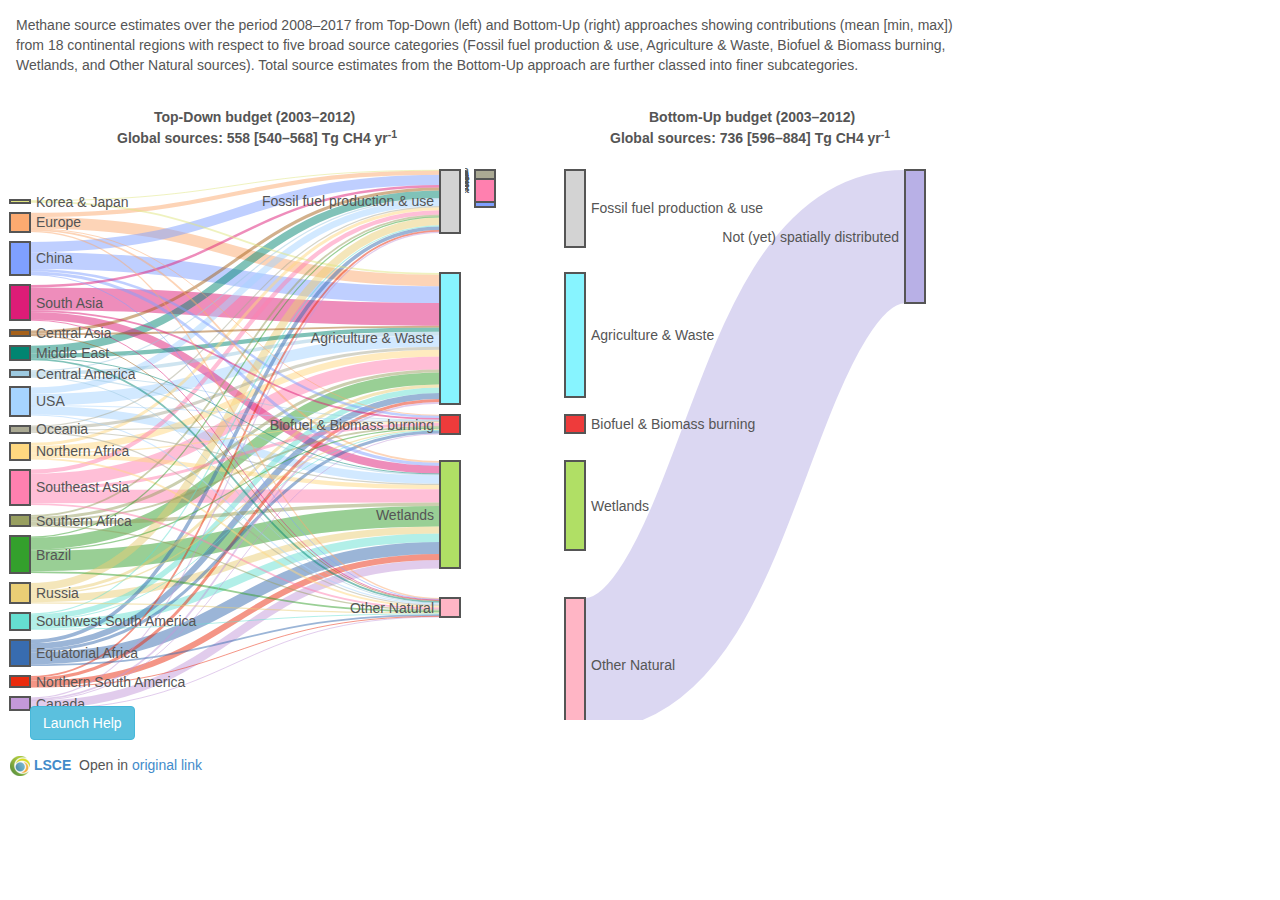
==== index.html @ 0709342f "WIP contd: BU rects display" ====
<!DOCTYPE html>
<meta charset="utf-8">

<script src="lib/d3.v3.min.js"></script>
<script src="lib/jquery-1.10.2.min.js"></script>
<script type="text/javascript" src="lib/jquery.class.js"></script>
<!--bootstrap 3.0.2 -->
<link href="lib/bootstrap.css" rel="stylesheet">
<script src="lib/bootstrap.min.js"></script>
<link href="sticky-footer-navbar.css" rel="stylesheet">
<link href="style.css" rel="stylesheet" type="text/css">
<script type="text/javascript" src="lib/Help.js"></script>

<title>Methane Budget</title>

<body>

    <!-- Begin page content -->

      <div id="infotext"></div>

      <!-- http://foundation.zurb.com/forum/posts/990-determine-screen-size-media-query-using-javascript -->
      <div id="breakpoints"> 
        <div class="breakpoint-small" data-size="small"></div>
        <div class="breakpoint-medium" data-size="medium"></div>
        <div class="breakpoint-large" data-size="large"></div>
      </div>

      <p id="chart_TD">
        <div id="title_TD">Top-Down budget (2003&ndash;2012)</div>
        <div id="subtitle_TD">Global sources: 558 [540&ndash;568] Tg CH4 yr<sup>-1</sup></div>
      </p>
      <p><div id="div_logo">
        <a target="_blank" href="http://www.lsce.ipsl.fr/en"><img src="img/LSCE_Icon.png" title="Climate and Environment Sciences Laboratory"/></a> <a target="_blank" href="http://www.lsce.ipsl.fr/en"><span title="Climate and Environment Sciences Laboratory" style="font-weight:bold;">LSCE</span></a>&nbsp; <span style="font-weight:normal;">Open in
        <a target="_blank" href="http://lsce-datavisgroup.github.io/MethaneBudget/">original link</a></span>
      </div></p>

      <p id="chart_BU">
       <div id="title_BU">Bottom-Up budget (2003&ndash;2012)</div>
       <div id="subtitle_BU">Global sources: 736 [596&ndash;884] Tg CH4 yr<sup>-1</sup></div>
     </p>

     <div id="info_agree"></div>

      <div class="navbar-header">
        <button id="buttonHelp" class="btn btn-info" type="button">Launch Help</button>
      </div>

      <script src="sankey.js"></script>
      <script>

        $( "#buttonHelp" ).on( "click", function()
        {
            createHelp();
        } );

        var junk = "<table>" +
          "<tr>" + 
              "<td>" + "mean: " + "</td>" +
              "<td>" + "next line" + "</td>" +
          "</tr>" +
        "</table>";

        function createHelp()
        {
          var parameters = new Object();

          parameters.helpArray = [ 
            {linkType:"dotOnly", divToHelpId:"title_TD", text:"Top-Down: based on energy & agricultural data and ground observations", marginTop:20, marginLeft:-380},
            {linkType:"dotOnly", divToHelpId:"title_BU", text:"based on measured atmospheric CH4 concentrations and inversion models", marginTop:20, marginLeft:-300},
            {linkType:"right", divToHelpId:"info_agree", text:"There is good consistency between TD and BU approaches in the partition of anthropogenic emissions between Agriculture & Waste, Fossil fuel production, and Biofuel & Biomass burning.", marginTop:10, marginLeft:10, textLengthByLine:40}
          ];

          new Help( parameters );
        }

        $(window).resize(function(event){
             var size = $("#breakpoints div:visible").first().data("size");
             console.log("size: ", size)
             //do something with your size
        }); 
        // Sankey diagram with highlight and tooltip
        // http://bost.ocks.org/mike/sankey/
        // http://bl.ocks.org/git-ashish/8959771

        // Global stats for sources
        // Table 3 of preprint https://www.earth-syst-sci-data-discuss.net/essd-2019-128/
        var TD_sourceStats =   [
          {sourceName:"Fossil", mean: 109, min:79, max:168},
          {sourceName:"AgriWaste", mean: 219, min:175, max:239},
          {sourceName:"BioBurBiof", mean: 30, min:22, max:36},
          {sourceName:"Wetlands", mean:178, min:155, max:200},
          {sourceName:"OtherNatural", mean: 37, min:21, max:50}
          ];
        var BU_sourceStats = [
          {sourceName:"Fossil", mean: 127, min:111, max:154},
          {sourceName:"AgriWaste", mean:206, min:191, max:223},
          {sourceName:"BioBurBiof", mean: 30, min:26, max:40},
          {sourceName:"Wetlands", mean:149, min:102, max:182},
          {sourceName:"OtherNatural", mean: 222, min:143, max:306}
          ];

        // Regional stats. From sumSources in text files (see notebooks)
        var TD_regionStats = [{sourceName: "USA", mean: 47, min: 34, max: 62}, {sourceName: "Canada", mean: 20, min: 16, max: 30}, {sourceName: "Central_America", mean: 12, min: 9, max: 16}, {sourceName: "Northern_South_America", mean: 20, min: 14, max: 27}, {sourceName: "Brazil", mean: 61, min: 46, max: 78}, {sourceName: "Southwest_South_America", mean: 27, min: 19, max: 35}, {sourceName: "Europe", mean: 32, min: 25, max: 41}, {sourceName: "Northern_Africa", mean: 27, min: 9, max: 34}, {sourceName: "Equatorial_Africa", mean: 44, min: 33, max: 60}, {sourceName: "Southern_Africa", mean: 18, min: 12, max: 24}, {sourceName: "Russia", mean: 34, min: 17, max: 47}, {sourceName: "Central_Asia", mean: 10, min: 7, max: 15}, {sourceName: "Middle_East", mean: 24, min: 15, max: 31}, {sourceName: "China", mean: 54, min: 43, max: 68}, {sourceName: "Korean_Japan", mean: 4, min: 3, max: 5}, {sourceName: "South_Asia", mean: 58, min: 42, max: 73}, {sourceName: "Southeast_Asia", mean: 60, min: 47, max: 67}, {sourceName: "Oceania", mean: 11, min: 8, max: 15}];

        var BU_regionStats = [{sourceName: "USA", mean: 36, min: 29, max: 48}, {sourceName: "Canada", mean: 16, min: 9, max: 29}, {sourceName: "Central_America", mean: 13, min: 9, max: 20}, {sourceName: "Northern_South_America", mean: 18, min: 10, max: 32}, {sourceName: "Brazil", mean: 41, min: 28, max: 53}, {sourceName: "Southwest_South_America", mean: 27, min: 21, max: 35}, {sourceName: "Europe", mean: 28, min: 24, max: 32}, {sourceName: "Northern_Africa", mean: 27, min: 18, max: 36}, {sourceName: "Equatorial_Africa", mean: 41, min: 26, max: 54}, {sourceName: "Southern_Africa", mean: 15, min: 8, max: 24}, {sourceName: "Russia", mean: 37, min: 21, max: 54}, {sourceName: "Central_Asia", mean: 9, min: 8, max: 12}, {sourceName: "Middle_East", mean: 26, min: 22, max: 30}, {sourceName: "China", mean: 69, min: 48, max: 80}, {sourceName: "Korean_Japan", mean: 4, min: 3, max: 5}, {sourceName: "South_Asia", mean: 53, min: 38, max: 55}, {sourceName: "Southeast_Asia", mean: 55, min: 29, max: 74}, {sourceName: "Oceania", mean: 11, min: 6, max: 15}, {sourceName: "Not affected", mean: "--", min: "--", max: "--"}];  

        //Top-down Sankey
        var chart_div1 = "#chart_TD",
          jsonFile1 = "data/Sankey_TD_2008-2017_31mar2020_mean_noZeros.json";
        makeSankey(chart_div1, jsonFile1, TD_sourceStats, TD_regionStats);  

        //Bottum-up Sankey
        var chart_div2 = "#chart_BU",
          jsonFile2 = "data/Sankey_BU_2008-2017_31mar2020_mean_3levels.json";
        makeSankey(chart_div2, jsonFile2, BU_sourceStats, BU_regionStats);

        var minStat, maxStat; //objects to store min and max statistics
        var yshift_tooltip = 90; //amount to raise tooltip in y-dirn

        function makeSankey(chart_div, jsonFile, sourceStats, regionStats) {          
          var margin = {
            top: 110,
            right: 10,
            bottom: 10,
            left: 10
          };

          var width = 470 - margin.left - margin.right,
            height = 660 - margin.top - margin.bottom;

          var formatNumber = d3.format(".0f"), //d3.format(".2f"),
            format = function(d) {
              return formatNumber(d);
            },
            color = d3.scale.category20();

          // append the svg canvas to the page
          var svg = d3.select(chart_div).append("svg")
            .attr("width", width + margin.left + margin.right)
            .attr("height", height + margin.top + margin.bottom)
            //.style("border", "1px solid black")
            .append("g")
            .attr("transform",
              "translate(" + margin.left + "," + margin.top + ")");

          //Position BU Sankey beside TD Sankey
          $("#chart_BU svg").css({
            top: 60,
            left: 465,
            position: "absolute"
          });

          // set the sankey diagram properties
          var sankey = d3.sankey()
            .nodeWidth(20)
            .nodePadding(10)
            .size([width, height]);

          var path = sankey.link();

          var col_xcoord = []; //x-coords of Sankey cols

          var units = "Tg CH4 yr <sup>-1</sup>";

          var colour_dict = {
            //regions
            "Canada": "#C399D9",
            "USA": "#A6D4FF",
            "Central_America": "#9ecae1",
            "Southwest_South_America": "#65dfd1",
            "Northern_South_America": "#EA2B0D",
            "Northern_Africa": "#ffd880",
            "Southern_Africa": "#989F60",
            "Russia": "#EACE75",
            "Oceania": "#AAA993",
            "Europe": "#FCAA70",
            "China": "#7FA0FF",
            "South_Asia": "#dd1c77",
            "Southeast_Asia": "#ff80af",
            "Korean_Japan": "#e0e67f",
            "Brazil":"#33a02c",
            "Equatorial_Africa":"#386cb0",
            "Central_Asia":"#a6611a",
            "Middle_East":"#018571",
            "Not affected": "#b8b0e6",
            //sources
            "AgriWaste": "#87f4ff",
            "BioBurBiof": "#ee3b3b",
            "Fossil": "#d3d3d3",
            "OtherNatural": "#ffb5c5",
            "Wetlands": "#b0df65",
            //sub-categories
            "Coal": "#e9e9e9",
            "GasAndOilIndustry": "#e9e9e9",
            "Industry":"#e9e9e9",
            "Transport":"#e9e9e9",
            "EntericFermentationAndManure": "#aef8ff",
            "LandfillsAndWaste": "#aef8ff",
            "Rice": "#aef8ff",
            "BiofuelBurning": "#f37575",
            "BiomassBurning": "#f37575",
            "Termites": "#ffdae2",
            "BiogenicOceanic": "#ffdae2",
            "WildAnimals": "#ffdae2",
            "GeologicalSources": "#ffdae2",
            "Permafrost": "#ffdae2",        
            "Freshwater": "#ffdae2",
            "fakeSource": "#67a9cf"
          };

          var name_dict = {
            //regions
            "Canada": "Canada",
            "USA": "USA",
            "Central_America": "Central America",
            "Southwest_South_America": "Southwest South America",
            "Northern_South_America": "Northern South America",
            "Northern_Africa": "Northern Africa",
            "Southern_Africa": "Southern Africa",
            "Russia": "Russia",
            "Oceania": "Oceania",
            "Europe": "Europe",
            "China": "China",
            "South_Asia": "South Asia",
            "Southeast_Asia": "Southeast Asia",
            "Korean_Japan": "Korea & Japan",
            "Brazil":"Brazil",
            "Equatorial_Africa":"Equatorial Africa",
            "Central_Asia":"Central Asia",
            "Middle_East":"Middle East",
            "Not affected": "Not (yet) spatially distributed",
            //sources
            "AgriWaste": "Agriculture & Waste",
            "BioBurBiof": "Biofuel & Biomass burning",
            "Fossil": "Fossil fuel production & use",
            "OtherNatural": "Other Natural",
            "Wetlands": "Wetlands",
            //sub-categories
            "Industry":"Industry",
            "Transport":"Transport",
            "Termites": "Termites",
            "BiogenicOceanic": "Biogenic Oceanic",
            "WildAnimals": "Wild Animals",
            "EntericFermentationAndManure": "Ruminants",
            "LandfillsAndWaste": "Waste",
            "GeologicalSources": "Geological",
            "Permafrost": "Permafrost",
            "Rice": "Rice",
            "Coal": "Coal",
            "GasAndOilIndustry": "Gas/Oil",
            "BiofuelBurning": "Biofuel",
            "BiomassBurning": "Biomass",
            "Freshwater": "Freshwater",
            "fakeSource": "fakeSource"
          };

          var reverse_name_dict = {
            "Agriculture & Waste": "AgriWaste",
            "Biofuel & Biomass burning": "BioBurBiof",
            "Fossil fuel production & use": "Fossil",
            "Other Natural": "OtherNatural",
            "Wetlands": "Wetlands"
          };

          //class labels for category  nodes only
          var categories = ["AgriWaste", "OtherNatural", "BioBurBiof", "Wetlands", "Fossil"];
          //class labels for sub-category  nodes only
          var subCategories = ["WildAnimals", "Freshwater", "GeologicalSources", "Transport", 
                              "LandfillsAndWaste", "BiomassBurning", "Permafrost", "GasAndOilIndustry",
                              "BiogenicOceanic", "Rice", "Termites", "Industry", "BiofuelBurning", "Coal", 
                              "EntericFermentationAndManure", "fakeSource"];

          var minFile, maxFile;

          if (chart_div === "#chart_BU") {
            minFile = "data/Sankey_BU_2008-2017_31mar2020_min_3levels.json";
            maxFile = "data/Sankey_BU_2008-2017_31mar2020_max_3levels.json";
          } else {
            minFile = "data/Sankey_TD_2008-2017_31mar2020_min_noZeros.json";
            maxFile = "data/Sankey_TD_2008-2017_31mar2020_max_noZeros.json";
          }

          // load the data
          d3.json(maxFile, function(error, maxStat) {
            d3.json(minFile, function(error, minStat) {
              d3.json(jsonFile, function(error, graph) {
                make(graph, minStat, maxStat);
              });
            });
          });

          function make(graph, minStat, maxStat) {          
            // Display info text for Sankey diagram
            d3.select("#infotext").html("Methane source estimates over the period 2008&ndash;2017 from Top-Down (left) and Bottom-Up (right) approaches showing contributions (mean [min, max]) from 18 continental regions with respect to five broad source categories (Fossil fuel production & use, Agriculture & Waste, Biofuel & Biomass burning, Wetlands, and Other Natural sources). Total source estimates from the Bottom-Up approach are further classed into finer subcategories.")
              .style("display", "block");

            var nodeMap = {};
            graph.nodes.forEach(function(x) {
              nodeMap[x.name] = x;
            });
            graph.links = graph.links.map(function(x) {
              return {
                source: nodeMap[x.source],
                target: nodeMap[x.target],
                value: x.value
              };
            });

            graph.nodes.sort(function(a, b) {
              return d3.descending(a.value, b.value);
            });

            sankey
              .nodes(graph.nodes)
              .links(graph.links)
              .layout(32);

            // tooltip div
            var div = d3.select("body").append("div")
              .attr("class", "tooltip")
              .style("opacity", 0);

            // add in the links
            var link = svg.append("g").selectAll(".link")
              .data(graph.links)
              .enter().append("path")
              .attr("class", function (d) {
                if (chart_div === "#chart_BU") {
                  if (categories.indexOf(d.target.name) != -1 ){
                    if (subCategories.indexOf(d.source.name) != -1) {
                      return "link link-subsources belongsTo-" + d.target.name;
                    }
                  } else return "link"; 
                } else return "link";
              })
              .attr("d", path)
              .attr("id", function (d, i) {
                d.id = i;
                if (d.source.name === "fakeSource") return "link-fake";
                else return "link-" + i;
              })
              .style("stroke-width", function(d) {
                return Math.max(1, d.dy);
              })
              .style("stroke", function (d) {
                if (chart_div === "#chart_TD") return colour_dict[d.source.name];
                else return colour_dict[d.target.name];
              })
              .style("opacity", function (d) {
                if (d.source.name === "fakeSource") return 0;
                else return 1;
              })
              .style("cursor", function (d) {
                if (d.source.name === "fakeSource") {
                  return "auto";
                } 
                else return "crosshair";
              })
              .sort(function(a, b) {
                return b.dy - a.dy;
              });
            // .call(function () {
            //   DO NOT PUT CALL IN link, PUT IN node (see below)
            //   manualLayout();
            // });
            d3.selectAll(".link-subsources").style("display", "none");

            // add the link tooltip
            link.on("mouseover", function(d) {
              //Remove display of sub-source nodes and links if hovering over plain link
              if (d3.select(this).attr("class") === "link") {
                d3.selectAll(".link-subsources").style("display", "none");
                d3.selectAll(".node.sub-sources").style("display", "none");
              }

                var minValue = getStat(minStat, d),
                  maxValue = getStat(maxStat, d);

                //Reduce opacity of all but link that is moused over
                if (this.id != "link-fake") {
                  d3.selectAll(".link:not(#" + this.id + ")").style("opacity", 0.5);
                }
                d3.select("#link-fake").style("opacity", 0);
                
                if (d.source.name != "fakeSource") {
                  if (chart_div === "#chart_BU") xshift = 250;
                  else xshift = 0;

                  //Tooltip
                  div.transition()
                    .style("opacity", .9);
                  div.html(
                    name_dict[d.source.name] + ": " + name_dict[d.target.name] + "<br><br>" +
                    "<table>" +
                      "<tr>" + 
                      "<td>" + "mean: " + "</td>" +
                        "<td><b>" + format(d.value) + "</b>" + " [" + format(minValue) + "&ndash;" + format(maxValue) + "]" + "</td>" +
                        "<td>" + " " + units + "</td>" +
                      "</tr>" +
                    "</table>"
                    )
                    .style("left", (d3.event.pageX - xshift) + "px")
                    .style("top", (d3.event.pageY - yshift_tooltip) + "px");
                }
              })
              .on("mouseout", function(d) {   

                //Restore opacity
                d3.selectAll(".link:not(#" + this.id + ")").style("opacity", 1)
                d3.select("#link-fake").style("opacity", 0);

                div.transition()
                  .style("opacity", 0);
              });

            function getStat(statObj, d) {
              for (i = 0; i < Object.keys(statObj.links).length; i++) {
                if (statObj.links[i].target == d.target.name && statObj.links[i].source == d.source.name) {
                  return statObj.links[i].value;
                }
              }
            }

            // add in the nodes
            var node = svg.append("g").selectAll(".node")
              .data(graph.nodes)
              .enter().append("g")
              .attr("class", function(d) {
                if (categories.indexOf(d.name) != -1) return "node class-sources";
                else if (subCategories.indexOf(d.name) != -1) {
                  return "node sub-sources belongsTo-" + d.sourceLinks[0].target.name;
                }                  
                else return "node regions";
              })
              .attr("transform", function(d) {
                col_xcoord.push(d.x); //x-coord of each Sankey col
                return "translate(" + d.x + "," + d.y + ")";
              })
              .style("opacity", function (d) {
                if (d.name === "fakeSource") return 0;
                else return 1;
              })
              .style("cursor", function (d) {
                if (d.name === "fakeSource") {
                  return "auto";
                } 
                else return "crosshair";
              })
              .on("click", highlight_node_links)
              .call(function() {
                manualLayout();
              })
            .call(d3.behavior.drag() //moves nodes with mouse drag
              .origin(function(d) {
                return d;
              })
              .on("drag", dragmove)
            );
            col_xcoord = uniques(col_xcoord);

            // add the rectangles for the nodes
            node.append("rect")
              .attr("height", function(d) {
                return d.dy;
              })
              .attr("width", sankey.nodeWidth())
              .style("fill", function(d, idx) {
                return colour_dict[d.name];
              })
              .style("stroke-width", "2px")
              .style("stroke", "#555")
              .style("display", function(d) {
                if (subCategories.indexOf(d.name) != -1) {
                  d3.selectAll(".sub-sources").style("display", "none");
                }
              });

              // add the node tooltip
              node.on("mouseover", function(d) {

                if (d3.select(this).attr("class") === "node class-sources") {
                  //Only display subsource nodes and links belonging to current node
                  var this_source = reverse_name_dict[d3.select(this).text()];
                  d3.selectAll(".link-subsources:not(.belongsTo-" + this_source + ")")
                    .style("display", "none");
                  d3.selectAll(".node.sub-sources:not(.belongsTo-" + this_source + ")")
                    .style("display", "none");

                  //Retrieve mean, min, max for sources
                  var gloStat = getGlobalStat(sourceStats, d);

                  if (chart_div === "#chart_BU") {
                    //show all sub-sources and their links belonging to source
                    d3.selectAll(".belongsTo-" + reverse_name_dict[d3.select(this).text()])
                      .style("display", "inline");
                  }
            
                  if (chart_div === "#chart_BU" && name_dict[d.name] === "Wetlands") {
                    //Tooltip
                    div.transition()
                      .style("opacity", .9);
                    div.html(
                      name_dict[d.name] + ":<br><br>" +
                       "<table>" +
                        "<tr>" +
                          "<td>" + "sum of means: " + "</td>" +
                          "<td><b>" + format(d.value) + "</b>" + " " + units + "</td>" +
                        "</tr>" +
                        "<tr>" +
                          "<td>" + "global mean: " + "</td>" +
                          "<td>" + gloStat[0] +
                                   " [" + gloStat[1] + "&ndash;" + gloStat[2] + "]" +
                                   " " + units + "</td>" +
                        "</tr>" +
                        "<tr>" +
                          "<td>" + "<br>" + "</td>" +
                        "</tr>" +
                        "<tr>" +  
                          "<td>" + "No sub-categories for Wetlands " + "</td>" +
                        "</tr>" +
                      "</table>"
                      )
                      .style("left", (d3.event.pageX) + "px")
                      .style("top", (d3.event.pageY - yshift_tooltip - 40) + "px");
                  } else { //chart_TD
                    //Tooltip
                    div.transition()
                      .style("opacity", .9);
                    div.html(
                      name_dict[d.name] + ":<br><br>" +
                       "<table>" +
                        "<tr>" +
                          "<td>" + "sum of means: " + "</td>" +
                          "<td><b>" + format(d.value) + "</b>" + " " + units + "</td>" +
                        "</tr>" +
                        "<tr>" +
                          "<td>" + "global mean: " + "</td>" +
                          "<td>" + gloStat[0] +
                                   " [" + gloStat[1] + "&ndash;" + gloStat[2] + "]" +
                                   " " + units + "</td>" +
                        "</tr>" +
                      "</table>"
                      )
                      .style("left", (d3.event.pageX) + "px")
                      .style("top", (d3.event.pageY - yshift_tooltip - 40) + "px");
                  }
                
                }
                else if (d3.select(this).attr("class") === "node sub-sources") {

                  var minValue = getSubStats(minStat, d),
                      maxValue = getSubStats(maxStat, d);

                  //Tooltip
                  div.transition()
                     .style("opacity", .9);
                  div.html(
                    name_dict[d.name] + ": " + name_dict[d.sourceLinks[0].target.name] + "<br><br>" +
                      "<table>" +
                        "<tr>" + 
                        "<td>" + "mean: " + "</td>" +
                          "<td><b>" + format(d.value) + "</b>" + " [" + format(minValue) + "&ndash;" +format(maxValue) + "]" + "</td>" +
                          "<td>" + " " + units + "</td>" +
                        "</tr>" +
                      "</table>"
                    )
                    .style("left", (d3.event.pageX) + "px")
                    .style("top", (d3.event.pageY - yshift_tooltip) + "px");
                }

                else {//node regions
                  //regional stats
                  var regStat = getGlobalStat(regionStats, d);
                  if (chart_div === "#chart_BU") xshift = 250;
                  else xshift = 0;

                  if (d.name === "Not affected") {
                    div.transition()
                      .style("opacity", .9);
                    div.html(
                      name_dict[d.name] + "<br><br>" +
                       "<table>" +
                        "<tr>" +
                          "<td>" + "mean: " + "</td>" +
                          "<td><b>" + format(d.value) + "</b>" + " " + units + "</td>" +
                        "</tr>" +
                      "</table>"
                      )
                      .style("left", (d3.event.pageX - xshift) + "px")
                      .style("top", (d3.event.pageY - yshift_tooltip + 50) + "px");

                  }

                  else if (d.name != "fakeSource") {
                   
                    div.transition()
                      .style("opacity", .9);
                    div.html(
                      // name_dict[d.name] + ":<br><br>" +
                      // "sum of means: " + "<b>" + format(d.value) + "</b>" + " " + units 

                      name_dict[d.name] + ":<br><br>" +
                       "<table>" +
                        "<tr>" +
                          "<td>" + "sum of means: " + "</td>" +
                          "<td><b>" + format(d.value) + "</b>" + " " + units + "</td>" +
                        "</tr>" +
                        "<tr>" +
                          "<td>" + "regional mean: " + "</td>" +
                          "<td>" + regStat[0] +
                                   " [" + regStat[1] + "&ndash;" + regStat[2] + "]" +
                                   " " + units + "</td>" +
                        "</tr>" +
                      "</table>"
                      )
                      .style("left", (d3.event.pageX - xshift) + "px")
                      .style("top", (d3.event.pageY - yshift_tooltip - 10) + "px");
                  }
                } 

              })
              .on("mouseenter", highlight_node_links)
              .on("mouseout", function(d) {

                d3.selectAll(".clicked").classed("clicked", false);
                d3.selectAll(".link").style("stroke-opacity", 0.5);

                div.transition()
                  .style("opacity", 0);
              });

            function getSubStats(statObj, d) {
              for (i = 0; i < Object.keys(statObj.links).length; i++) {
                if (statObj.links[i].source == d.name ) {
                  return statObj.links[i].value;
                }
              }
            }      

            function getGlobalStat(statObj, d) {
              for (i = 0; i < Object.keys(statObj).length; i++) {
                if (statObj[i].sourceName == d.name) {
                return [statObj[i].mean, statObj[i].min, statObj[i].max];
                }
              }              
            }  

            // add in the title for the nodes
            node.append("text")
              .attr("x", -6)
              .attr("y", function(d) {
                return d.dy / 2;
              })
              .attr("dy", ".35em")
              .attr("text-anchor", "end")
              .attr("transform", null)
              .text(function(d) {
                return name_dict[d.name];
              })
              .filter(function(d) {
                return d.x < width / 2;
              })
              .attr("x", 6 + sankey.nodeWidth())
              .attr("text-anchor", "start");

            // the function for moving the nodes
            function dragmove(d) {
              d3.select(this).attr("transform",
                "translate(" + (
                  d.x = d.x
                ) + "," + (
                  d.y = Math.max(0, Math.min(height - d.dy, d3.event.y))
                ) + ")");

              //move the attached links
              sankey.relayout();
              link.attr("d", path);
            }

            // manually customize node position
            function manualLayout() {
              //For sources only
              var displacement_dict = {
                "AgriWaste": 103,
                "OtherNatural": 428,
                "BioBurBiof": 245,
                "Wetlands": 291,
                "Fossil": 0
              };
              //For sources only
              var sub_displacement_dict = {
                "Coal": 0,
                "GasAndOilIndustry": 29,
                "Industry":35,
                "Transport":40,
                "EntericFermentationAndManure": 96,
                "LandfillsAndWaste": 164,
                "Rice": 203,
                "BiomassBurning": 261,
                "BiofuelBurning": 246,
                "Freshwater": 374,
                "GeologicalSources": 454,
                "Termites": 495,
                "WildAnimals": 510,
                "BiogenicOceanic": 526,
                "Permafrost": 538,
                "fakeSource": 300
              };
              var link = d3.selectAll("path.link");


              //Translate sources
              console.log("w: ", width)
              if (chart_div === "#chart_TD") deltaX = 0;
              else deltaX = 125; //215;
              translateNode(chart_div,"g.node.class-sources", deltaX, displacement_dict);

              //Translate sub-sources
              translateNode(chart_div,"g.node.sub-sources", 0, sub_displacement_dict);

              //Sort region rects of TD chart in descending order. Use same order for BU regions.
              //Call only once.
              if (chart_div === "#chart_BU") sortRegions();

              sankey.relayout();
              link.attr("d", path);

            }

            //Translate nodes
            function translateNode(chart_div, nodeClass, deltaX, displacement_dict) {

              d3.select(chart_div).selectAll(nodeClass)
                .each(function(d, idx) {                  
                  d3.select(this).attr("transform",
                    "translate(" + (
                      d.x = d.x - deltaX
                    ) + "," + (
                      d.y = displacement_dict[d.name]
                    ) + ")");
                });

            }

            //Sorts region rects of TD chart and uses this order for BU chart
            function sortRegions() {
              var idx = 0;
              var yheight = []; //array to store sorted rect height array
              var yheight_BU = []; //stores heights of rects in BU chart
              var yval = [],
                yval_BU = []; //array to store calculated ycoords
              var ynames = []; //array to store sorted names
              var store_place = []; //placeholder
              delta = 8; //spacing between rects. DO NOT CHANGE; PRESET BY ALGORITHM        

              // Sort the rect heights in descending order and store in array
              d3.select("#chart_TD").selectAll(".node:not(." + "class-sources" + ")")
                .each(function(d, idx) {

                  yheight.push(d.dy);
                  yheight.sort(sortDescending);
                  return yheight;

                  function sortDescending(a, b) {
                    return b - a; //use a - b to sort in increasing order
                  }
                });

              //Find names corresponding to yheight
              //Used in last selection loop to find rank of rects
              d3.select("#chart_TD").selectAll(".regions")
                .each(function(d, idx) {

                  var idx_place = yheight.indexOf(d.dy); //order for sorted names
                  //handle case when yheight contains two equal numbers
                  if (store_place[idx_place] === -99) {
                    idx_place = idx_place + 1; //need to find next available place in 
                    //the case of > 2 equal heights
                  }
                  store_place[idx_place] = -99;

                  ynames[idx_place] = d.name; //rect names ranked by decreasing height

                });

              //Add "Not affected" to ynames for BU chart only!!!
              ynames[ynames.length] = "Not affected";

              //Store heights of BU rects in dict
              var yheightBU_dict = {
                "Europe": 0,
                "China": 0,
                "India": 0,
                "Temp_Eurasia_Japan": 0,
                "contUSA": 0,
                "Cent_NAme": 0,
                "Oceania": 0,
                "Temp_SAme": 0,
                "SE_Asia": 0,
                "NAfr": 0,
                "Russia": 0,
                "Trop_SAme": 0,
                "SAfr": 0,
                "Bor_NAme": 0,
                "Not affected": 0
              };
              d3.select("#chart_BU").selectAll(".regions")
                .each(function(d, idx) {
                  yheightBU_dict[d.name] = d.dy;
                });

              //Calculate new y-coords of TD rects.
              yval[0] = 0;
              for (i = 1; i < yheight.length; i++) {
                yval[i] = yval[i - 1] + yheight[i - 1] + delta;
              }

              //Calculate new y-coords of TU rects based on order of ynames.
              yval_BU[0] = 0
              for (i = 1; i < ynames.length; i++) {
                yval_BU[i] = yval_BU[i - 1] + yheightBU_dict[ynames[i - 1]] + delta;
              }              

              //Plot TD region rects according to rank
              plotRects("#chart_TD", yval);
              //Plot BU region rects according to TD rank
              plotRects("#chart_BU", yval_BU);

              function plotRects(chart_div, ycoords) {
                d3.select(chart_div).selectAll(".regions")
                  .each(function(d, idx) {
                      var idx_place = ynames.indexOf(d.name);

                      d3.select(this).attr("transform",
                        "translate(" + (
                          d.x = d.x
                        ) + "," + (
                          d.y = ycoords[idx_place]
                        ) + ")");
                  });
              }

            } //end sortRegions()

          } //end makeSankey()

          //=================================================
          // FUNCTIONS
          //=================================================
          // http://stackoverflow.com/questions/1960473/unique-values-in-an-array
          function uniques(arr) {
            var a = [];
            for (var i = 0, l = arr.length; i < l; i++)
              if (a.indexOf(arr[i]) === -1 && arr[i] !== "")
                a.push(arr[i]);
            return a;
          }

          //Modified from http://bl.ocks.org/git-ashish/8959771
          function highlight_node_links(node, i) {

            if (node.name != "fakeSource") {

              var remainingNodes = [],
                nextNodes = [];

              var stroke_opacity = 1.0;

              var traverse = [{
                linkType: "sourceLinks",
                nodeType: "target"
              }, {
                linkType: "targetLinks",
                nodeType: "source"
              }];

              traverse.forEach(function(step) {
                node[step.linkType].forEach(function(link) {
                  remainingNodes.push(link[step.nodeType]);
                  highlight_link(link.id, stroke_opacity);
                });

                while (remainingNodes.length) {
                  nextNodes = [];
                  remainingNodes.forEach(function(node) {
                    node[step.linkType].forEach(function(link) {
                      nextNodes.push(link[step.nodeType]);
                      highlight_link(link.id, stroke_opacity);
                    });
                  });
                  remainingNodes = nextNodes;
                }
              });
            } //end if
          }

          function highlight_link(id, opacity) {
            var stroke_opacity_clicked = 0.2;

            //Highlight links
            d3.select(chart_div).select("#link-" + id).style("stroke-opacity", opacity)
              .classed("clicked", true);

            //Reduce opacity of links not part of highlight group
            d3.selectAll(".link:not(." + "clicked" + ")")
              .style("stroke-opacity", stroke_opacity_clicked);

          }

        } // end fn make(graph)
      </script>


</body>

</html>
---- sticky-footer-navbar.css ----
/* Sticky footer styles
-------------------------------------------------- */

html,
body {
  height: 100%;
  /* The html and body elements cannot have any padding or margin. */
}

/* Wrapper for page content to push down footer */
#wrap {
  min-height: 100%;
  height: auto;
  /* Negative indent footer by its height */
  margin: 0 auto -60px;
  /* Pad bottom by footer height */
  padding: 0 0 60px;
}

/* Set the fixed height of the footer here */
#footer {
  height: 60px;
  background-color: #f5f5f5;
}


/* Custom page CSS
-------------------------------------------------- */
/* Not required for template or sticky footer method. */

#wrap > .container {
  padding: 60px 15px 0;
}
.container .credit {
  margin: 20px 0;
}

#footer > .container {
  padding-left: 15px;
  padding-right: 15px;
}

code {
  font-size: 80%;
}
---- style.css ----
body {
    /*font-family: Arial;*/
    color: #555;
  }
  
  .container {
    margin-left: 10px;
  }
  
  .node rect {
    fill-opacity: 1.0;
    shape-rendering: crispEdges;
  }
  
  .node text {
    pointer-events: none;
    fill: #555;
  }
  
  .link {
    fill: none;
    stroke: #000;
    stroke-opacity: .5;
  }
  
  .link:hover {
    stroke-opacity: 1.0 !important;
  }
  
  div.tooltip {
    position: absolute;
    padding: 5px;
    text-align: left;
    font: 12px sans-serif;
    color: #000;
    background: #AAA;
    border-style: solid;
    border-width: 2px;
    border-color: #000;
    border-radius: 8px;
  }
  
  .nytg-sort li.selected {
    background: none repeat scroll 0 0 #e9e9e9;
    border-color: #aaa;
    box-shadow: 0 0 4px rgba(0, 0, 0, 0.2) inset;
    color: #555;
  }

  .nytg-sort li.enabled {    
    border-color: #808080;
    color: #595959;
  }  
  
  ul {
    list-style: outside none none;
    margin-top: 80px;
  }

   .nytg-sort li {
    background: none repeat scroll 0 0 #f9f9f9;
    border-bottom: 1px solid #ccc;
    border-left: 1px solid #ccc;
    border-right: 1px solid #ccc;
    border-top: 1px solid #ccc;
    color: #999;
    cursor: pointer;
    float: left;
    font-size: 14px;
    margin: 0;
    padding: 10px 18px;
    border-radius: 4px 4px 4px 4px;
  }

  #infotext {
    position: relative;
    top: 15px;
    left: 16px;
    width: 950px;
  }

  #title_TD {
    position: relative;
    top: -628px;
    left: 154px;
    font-size: 14px;
    font-weight: bold;
    width: 300px;
  }

  #subtitle_TD {
    position: relative;
    top: -627px;
    left: 117px;
    font-size: 14px;
    font-weight: bold;
    width: 300px;
  }

  #title_BU {
    position: relative;
    top: -709px;
    left: 649px;
    font-size: 14px;
    font-weight: bold;
    width: 300px;
  }

  #subtitle_BU {
    position: relative;
    top: -708px;
    left: 610px;
    font-size: 14px;
    font-weight: bold;
    width: 300px;
  }
  table, th, td {
    border: none;
    border-collapse: collapse;
    width: 1*, 1*, 2*;
  }
  th, td {
    padding: 2px;
    text-align: left;
  }

  #breakpoints {
    height:0px;

    div {
        width:1px;
        height:0px;
        visibility:hidden;

        &.breakpoint-small {
            display:block;
        }
        &.breakpoint-medium,
        &.breakpoint-large {
            display:none;
        }
    }
}

#div_logo {
  position: relative;
  top: -30px;
  left: 10px;
  font-size: 14px;
  font-weight: bold;
  width: 300px;
}

#buttonHelp {
  margin: -160px 0 0 30px;
  position: absolute;
  z-index: 200;
}

 #info_agree {
    position: relative;
    top: -600px;
    left: 490px;
  }
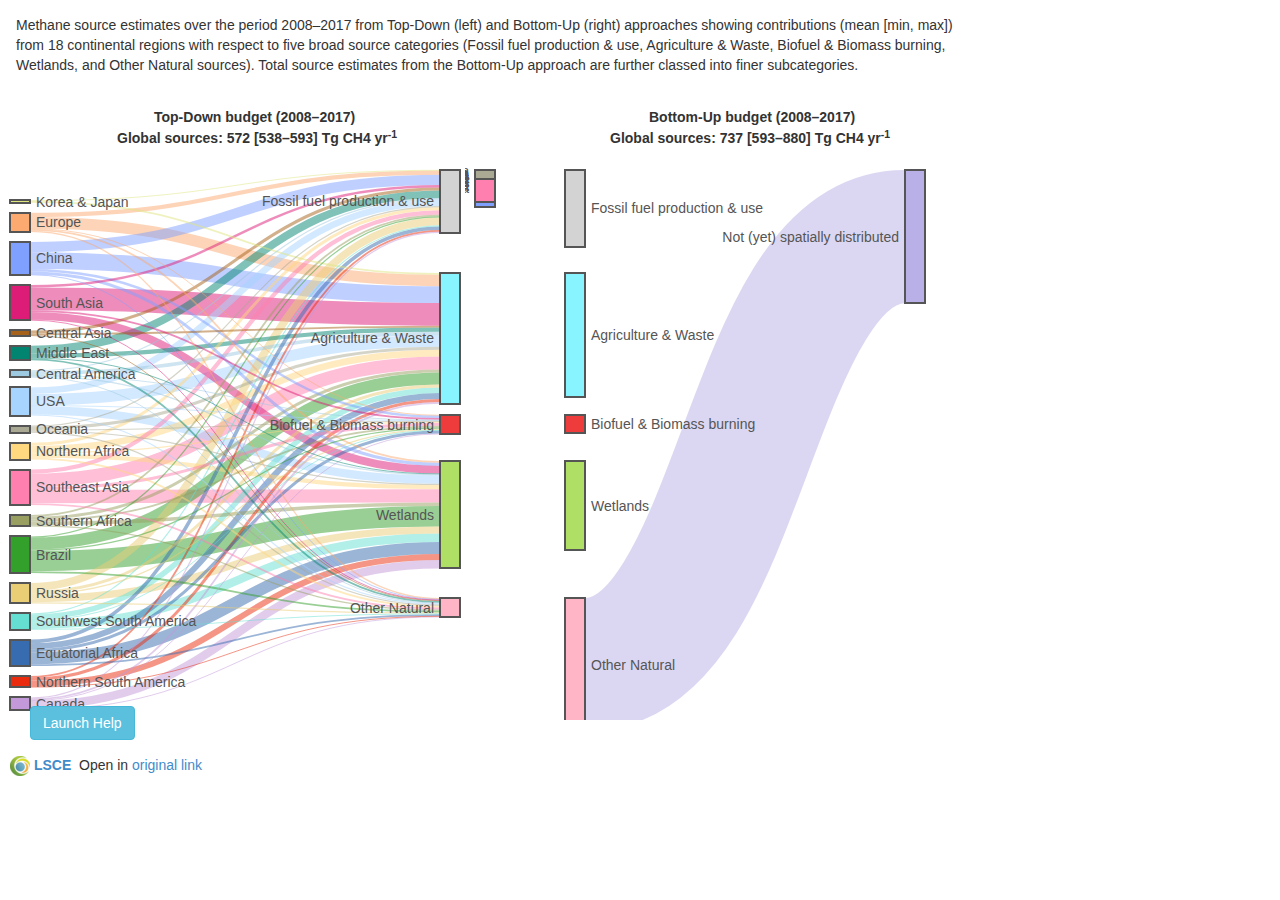
==== commit 4c50a06a: "WIP contd: updated yheightBU_dict" ====
--- a/index.html
+++ b/index.html
@@ -1,15 +1,14 @@
 <!DOCTYPE html>
-<meta charset="utf-8">
-
-<script src="lib/d3.v3.min.js"></script>
-<script src="lib/jquery-1.10.2.min.js"></script>
-<script type="text/javascript" src="lib/jquery.class.js"></script>
-<!--bootstrap 3.0.2 -->
-<link href="lib/bootstrap.css" rel="stylesheet">
-<script src="lib/bootstrap.min.js"></script>
-<link href="sticky-footer-navbar.css" rel="stylesheet">
-<link href="style.css" rel="stylesheet" type="text/css">
-<script type="text/javascript" src="lib/Help.js"></script>
+<html lang="en">
+  <head>
+      <meta charset="utf-8">
+      <title id="titletag"></title>
+      <link rel="stylesheet" href="style.css" type="text/css">
+      <!--bootstrap 3.0.2 -->
+      <link href="lib/bootstrap.css" rel="stylesheet">
+      <link href="sticky-footer-navbar.css" rel="stylesheet">
+  </head>
+
 
 <title>Methane Budget</title>
 
@@ -27,8 +26,8 @@
       </div>
 
       <p id="chart_TD">
-        <div id="title_TD">Top-Down budget (2003&ndash;2012)</div>
-        <div id="subtitle_TD">Global sources: 558 [540&ndash;568] Tg CH4 yr<sup>-1</sup></div>
+        <div id="title_TD">Top-Down budget (2008&ndash;2017)</div>
+        <div id="subtitle_TD">Global sources: 572 [538&ndash;593] Tg CH4 yr<sup>-1</sup></div>
       </p>
       <p><div id="div_logo">
         <a target="_blank" href="http://www.lsce.ipsl.fr/en"><img src="img/LSCE_Icon.png" title="Climate and Environment Sciences Laboratory"/></a> <a target="_blank" href="http://www.lsce.ipsl.fr/en"><span title="Climate and Environment Sciences Laboratory" style="font-weight:bold;">LSCE</span></a>&nbsp; <span style="font-weight:normal;">Open in
@@ -36,8 +35,8 @@
       </div></p>
 
       <p id="chart_BU">
-       <div id="title_BU">Bottom-Up budget (2003&ndash;2012)</div>
-       <div id="subtitle_BU">Global sources: 736 [596&ndash;884] Tg CH4 yr<sup>-1</sup></div>
+       <div id="title_BU">Bottom-Up budget (2008&ndash;2017)</div>
+       <div id="subtitle_BU">Global sources: 737 [593&ndash;880] Tg CH4 yr<sup>-1</sup></div>
      </p>
 
      <div id="info_agree"></div>
@@ -46,6 +45,11 @@
         <button id="buttonHelp" class="btn btn-info" type="button">Launch Help</button>
       </div>
 
+      <script src="lib/d3.v3.min.js"></script>
+      <script src="lib/jquery-1.10.2.min.js"></script>
+      <script type="text/javascript" src="lib/jquery.class.js"></script>
+      <script src="lib/bootstrap.min.js"></script>      
+      <script type="text/javascript" src="lib/Help.js"></script>
       <script src="sankey.js"></script>
       <script>
 
@@ -789,21 +793,25 @@
 
               //Store heights of BU rects in dict
               var yheightBU_dict = {
-                "Europe": 0,
-                "China": 0,
-                "India": 0,
-                "Temp_Eurasia_Japan": 0,
-                "contUSA": 0,
-                "Cent_NAme": 0,
-                "Oceania": 0,
-                "Temp_SAme": 0,
-                "SE_Asia": 0,
-                "NAfr": 0,
-                "Russia": 0,
-                "Trop_SAme": 0,
-                "SAfr": 0,
-                "Bor_NAme": 0,
-                "Not affected": 0
+                 "Brazil": 0,
+                  "South_Asia": 0,
+                  "Southeast_Asia": 0,
+                  "China": 0,
+                  "USA": 0,
+                  "Equatorial_Africa": 0,
+                  "Russia": 0,
+                  "Europe": 0,
+                  "Northern_Africa": 0,
+                  "Southwest_South_America": 0,
+                  "Middle_East": 0,
+                  "Canada": 0,
+                  "Northern_South_America": 0,
+                  "Southern_Africa": 0,
+                  "Central_America": 0,
+                  "Oceania": 0,
+                  "Central_Asia": 0,
+                  "Korean_Japan": 0,
+                  "Not affected": 0
               };
               d3.select("#chart_BU").selectAll(".regions")
                 .each(function(d, idx) {
@@ -910,8 +918,5 @@
 
         } // end fn make(graph)
       </script>
-
-
 </body>
-
 </html>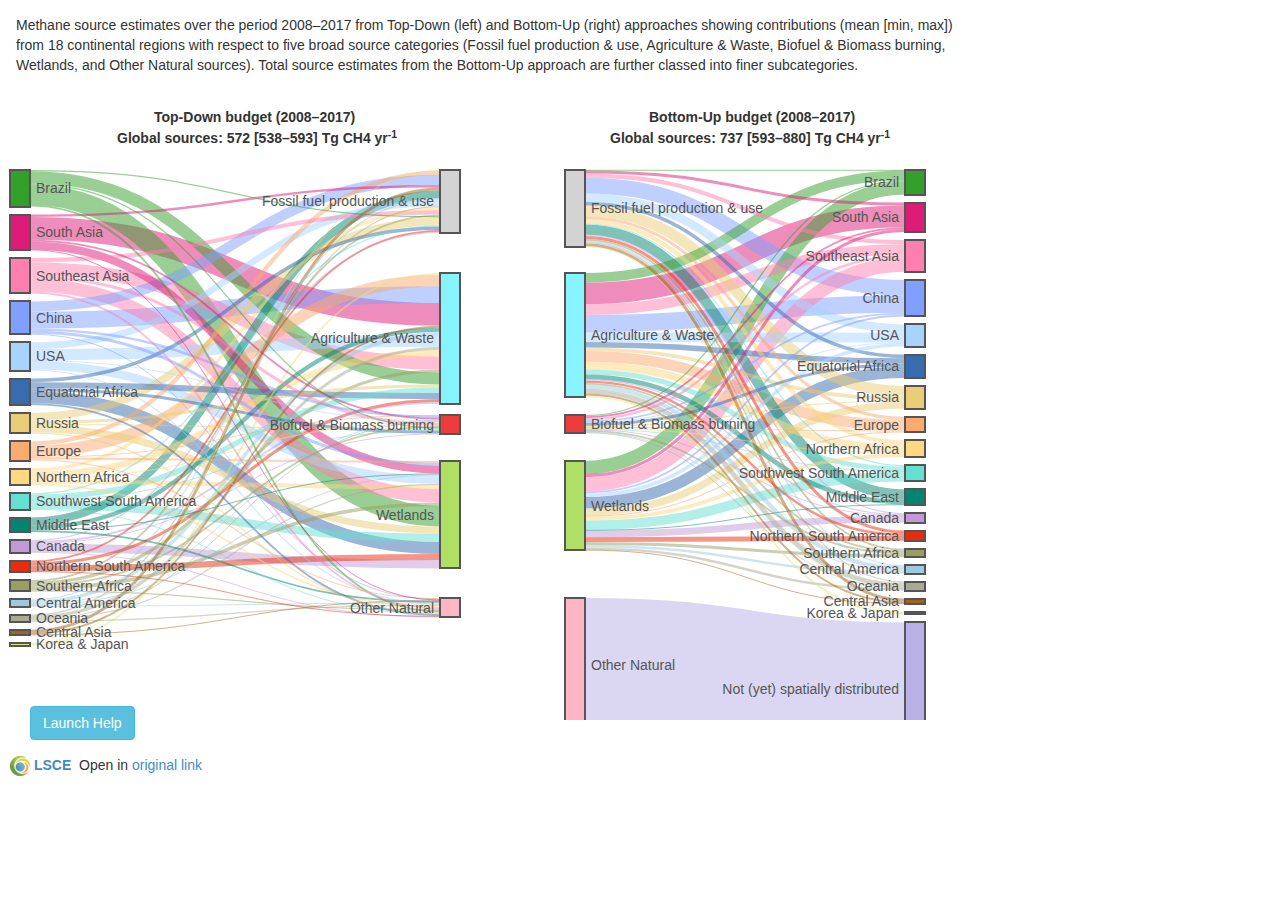
==== commit ff6aecc8: "moved js code to index.js" ====
--- a/index.html
+++ b/index.html
@@ -49,874 +49,8 @@
       <script src="lib/jquery-1.10.2.min.js"></script>
       <script type="text/javascript" src="lib/jquery.class.js"></script>
       <script src="lib/bootstrap.min.js"></script>      
-      <script type="text/javascript" src="lib/Help.js"></script>
-      <script src="sankey.js"></script>
-      <script>
-
-        $( "#buttonHelp" ).on( "click", function()
-        {
-            createHelp();
-        } );
-
-        var junk = "<table>" +
-          "<tr>" + 
-              "<td>" + "mean: " + "</td>" +
-              "<td>" + "next line" + "</td>" +
-          "</tr>" +
-        "</table>";
-
-        function createHelp()
-        {
-          var parameters = new Object();
-
-          parameters.helpArray = [ 
-            {linkType:"dotOnly", divToHelpId:"title_TD", text:"Top-Down: based on energy & agricultural data and ground observations", marginTop:20, marginLeft:-380},
-            {linkType:"dotOnly", divToHelpId:"title_BU", text:"based on measured atmospheric CH4 concentrations and inversion models", marginTop:20, marginLeft:-300},
-            {linkType:"right", divToHelpId:"info_agree", text:"There is good consistency between TD and BU approaches in the partition of anthropogenic emissions between Agriculture & Waste, Fossil fuel production, and Biofuel & Biomass burning.", marginTop:10, marginLeft:10, textLengthByLine:40}
-          ];
-
-          new Help( parameters );
-        }
-
-        $(window).resize(function(event){
-             var size = $("#breakpoints div:visible").first().data("size");
-             console.log("size: ", size)
-             //do something with your size
-        }); 
-        // Sankey diagram with highlight and tooltip
-        // http://bost.ocks.org/mike/sankey/
-        // http://bl.ocks.org/git-ashish/8959771
-
-        // Global stats for sources
-        // Table 3 of preprint https://www.earth-syst-sci-data-discuss.net/essd-2019-128/
-        var TD_sourceStats =   [
-          {sourceName:"Fossil", mean: 109, min:79, max:168},
-          {sourceName:"AgriWaste", mean: 219, min:175, max:239},
-          {sourceName:"BioBurBiof", mean: 30, min:22, max:36},
-          {sourceName:"Wetlands", mean:178, min:155, max:200},
-          {sourceName:"OtherNatural", mean: 37, min:21, max:50}
-          ];
-        var BU_sourceStats = [
-          {sourceName:"Fossil", mean: 127, min:111, max:154},
-          {sourceName:"AgriWaste", mean:206, min:191, max:223},
-          {sourceName:"BioBurBiof", mean: 30, min:26, max:40},
-          {sourceName:"Wetlands", mean:149, min:102, max:182},
-          {sourceName:"OtherNatural", mean: 222, min:143, max:306}
-          ];
-
-        // Regional stats. From sumSources in text files (see notebooks)
-        var TD_regionStats = [{sourceName: "USA", mean: 47, min: 34, max: 62}, {sourceName: "Canada", mean: 20, min: 16, max: 30}, {sourceName: "Central_America", mean: 12, min: 9, max: 16}, {sourceName: "Northern_South_America", mean: 20, min: 14, max: 27}, {sourceName: "Brazil", mean: 61, min: 46, max: 78}, {sourceName: "Southwest_South_America", mean: 27, min: 19, max: 35}, {sourceName: "Europe", mean: 32, min: 25, max: 41}, {sourceName: "Northern_Africa", mean: 27, min: 9, max: 34}, {sourceName: "Equatorial_Africa", mean: 44, min: 33, max: 60}, {sourceName: "Southern_Africa", mean: 18, min: 12, max: 24}, {sourceName: "Russia", mean: 34, min: 17, max: 47}, {sourceName: "Central_Asia", mean: 10, min: 7, max: 15}, {sourceName: "Middle_East", mean: 24, min: 15, max: 31}, {sourceName: "China", mean: 54, min: 43, max: 68}, {sourceName: "Korean_Japan", mean: 4, min: 3, max: 5}, {sourceName: "South_Asia", mean: 58, min: 42, max: 73}, {sourceName: "Southeast_Asia", mean: 60, min: 47, max: 67}, {sourceName: "Oceania", mean: 11, min: 8, max: 15}];
-
-        var BU_regionStats = [{sourceName: "USA", mean: 36, min: 29, max: 48}, {sourceName: "Canada", mean: 16, min: 9, max: 29}, {sourceName: "Central_America", mean: 13, min: 9, max: 20}, {sourceName: "Northern_South_America", mean: 18, min: 10, max: 32}, {sourceName: "Brazil", mean: 41, min: 28, max: 53}, {sourceName: "Southwest_South_America", mean: 27, min: 21, max: 35}, {sourceName: "Europe", mean: 28, min: 24, max: 32}, {sourceName: "Northern_Africa", mean: 27, min: 18, max: 36}, {sourceName: "Equatorial_Africa", mean: 41, min: 26, max: 54}, {sourceName: "Southern_Africa", mean: 15, min: 8, max: 24}, {sourceName: "Russia", mean: 37, min: 21, max: 54}, {sourceName: "Central_Asia", mean: 9, min: 8, max: 12}, {sourceName: "Middle_East", mean: 26, min: 22, max: 30}, {sourceName: "China", mean: 69, min: 48, max: 80}, {sourceName: "Korean_Japan", mean: 4, min: 3, max: 5}, {sourceName: "South_Asia", mean: 53, min: 38, max: 55}, {sourceName: "Southeast_Asia", mean: 55, min: 29, max: 74}, {sourceName: "Oceania", mean: 11, min: 6, max: 15}, {sourceName: "Not affected", mean: "--", min: "--", max: "--"}];  
-
-        //Top-down Sankey
-        var chart_div1 = "#chart_TD",
-          jsonFile1 = "data/Sankey_TD_2008-2017_31mar2020_mean_noZeros.json";
-        makeSankey(chart_div1, jsonFile1, TD_sourceStats, TD_regionStats);  
-
-        //Bottum-up Sankey
-        var chart_div2 = "#chart_BU",
-          jsonFile2 = "data/Sankey_BU_2008-2017_31mar2020_mean_3levels.json";
-        makeSankey(chart_div2, jsonFile2, BU_sourceStats, BU_regionStats);
-
-        var minStat, maxStat; //objects to store min and max statistics
-        var yshift_tooltip = 90; //amount to raise tooltip in y-dirn
-
-        function makeSankey(chart_div, jsonFile, sourceStats, regionStats) {          
-          var margin = {
-            top: 110,
-            right: 10,
-            bottom: 10,
-            left: 10
-          };
-
-          var width = 470 - margin.left - margin.right,
-            height = 660 - margin.top - margin.bottom;
-
-          var formatNumber = d3.format(".0f"), //d3.format(".2f"),
-            format = function(d) {
-              return formatNumber(d);
-            },
-            color = d3.scale.category20();
-
-          // append the svg canvas to the page
-          var svg = d3.select(chart_div).append("svg")
-            .attr("width", width + margin.left + margin.right)
-            .attr("height", height + margin.top + margin.bottom)
-            //.style("border", "1px solid black")
-            .append("g")
-            .attr("transform",
-              "translate(" + margin.left + "," + margin.top + ")");
-
-          //Position BU Sankey beside TD Sankey
-          $("#chart_BU svg").css({
-            top: 60,
-            left: 465,
-            position: "absolute"
-          });
-
-          // set the sankey diagram properties
-          var sankey = d3.sankey()
-            .nodeWidth(20)
-            .nodePadding(10)
-            .size([width, height]);
-
-          var path = sankey.link();
-
-          var col_xcoord = []; //x-coords of Sankey cols
-
-          var units = "Tg CH4 yr <sup>-1</sup>";
-
-          var colour_dict = {
-            //regions
-            "Canada": "#C399D9",
-            "USA": "#A6D4FF",
-            "Central_America": "#9ecae1",
-            "Southwest_South_America": "#65dfd1",
-            "Northern_South_America": "#EA2B0D",
-            "Northern_Africa": "#ffd880",
-            "Southern_Africa": "#989F60",
-            "Russia": "#EACE75",
-            "Oceania": "#AAA993",
-            "Europe": "#FCAA70",
-            "China": "#7FA0FF",
-            "South_Asia": "#dd1c77",
-            "Southeast_Asia": "#ff80af",
-            "Korean_Japan": "#e0e67f",
-            "Brazil":"#33a02c",
-            "Equatorial_Africa":"#386cb0",
-            "Central_Asia":"#a6611a",
-            "Middle_East":"#018571",
-            "Not affected": "#b8b0e6",
-            //sources
-            "AgriWaste": "#87f4ff",
-            "BioBurBiof": "#ee3b3b",
-            "Fossil": "#d3d3d3",
-            "OtherNatural": "#ffb5c5",
-            "Wetlands": "#b0df65",
-            //sub-categories
-            "Coal": "#e9e9e9",
-            "GasAndOilIndustry": "#e9e9e9",
-            "Industry":"#e9e9e9",
-            "Transport":"#e9e9e9",
-            "EntericFermentationAndManure": "#aef8ff",
-            "LandfillsAndWaste": "#aef8ff",
-            "Rice": "#aef8ff",
-            "BiofuelBurning": "#f37575",
-            "BiomassBurning": "#f37575",
-            "Termites": "#ffdae2",
-            "BiogenicOceanic": "#ffdae2",
-            "WildAnimals": "#ffdae2",
-            "GeologicalSources": "#ffdae2",
-            "Permafrost": "#ffdae2",        
-            "Freshwater": "#ffdae2",
-            "fakeSource": "#67a9cf"
-          };
-
-          var name_dict = {
-            //regions
-            "Canada": "Canada",
-            "USA": "USA",
-            "Central_America": "Central America",
-            "Southwest_South_America": "Southwest South America",
-            "Northern_South_America": "Northern South America",
-            "Northern_Africa": "Northern Africa",
-            "Southern_Africa": "Southern Africa",
-            "Russia": "Russia",
-            "Oceania": "Oceania",
-            "Europe": "Europe",
-            "China": "China",
-            "South_Asia": "South Asia",
-            "Southeast_Asia": "Southeast Asia",
-            "Korean_Japan": "Korea & Japan",
-            "Brazil":"Brazil",
-            "Equatorial_Africa":"Equatorial Africa",
-            "Central_Asia":"Central Asia",
-            "Middle_East":"Middle East",
-            "Not affected": "Not (yet) spatially distributed",
-            //sources
-            "AgriWaste": "Agriculture & Waste",
-            "BioBurBiof": "Biofuel & Biomass burning",
-            "Fossil": "Fossil fuel production & use",
-            "OtherNatural": "Other Natural",
-            "Wetlands": "Wetlands",
-            //sub-categories
-            "Industry":"Industry",
-            "Transport":"Transport",
-            "Termites": "Termites",
-            "BiogenicOceanic": "Biogenic Oceanic",
-            "WildAnimals": "Wild Animals",
-            "EntericFermentationAndManure": "Ruminants",
-            "LandfillsAndWaste": "Waste",
-            "GeologicalSources": "Geological",
-            "Permafrost": "Permafrost",
-            "Rice": "Rice",
-            "Coal": "Coal",
-            "GasAndOilIndustry": "Gas/Oil",
-            "BiofuelBurning": "Biofuel",
-            "BiomassBurning": "Biomass",
-            "Freshwater": "Freshwater",
-            "fakeSource": "fakeSource"
-          };
-
-          var reverse_name_dict = {
-            "Agriculture & Waste": "AgriWaste",
-            "Biofuel & Biomass burning": "BioBurBiof",
-            "Fossil fuel production & use": "Fossil",
-            "Other Natural": "OtherNatural",
-            "Wetlands": "Wetlands"
-          };
-
-          //class labels for category  nodes only
-          var categories = ["AgriWaste", "OtherNatural", "BioBurBiof", "Wetlands", "Fossil"];
-          //class labels for sub-category  nodes only
-          var subCategories = ["WildAnimals", "Freshwater", "GeologicalSources", "Transport", 
-                              "LandfillsAndWaste", "BiomassBurning", "Permafrost", "GasAndOilIndustry",
-                              "BiogenicOceanic", "Rice", "Termites", "Industry", "BiofuelBurning", "Coal", 
-                              "EntericFermentationAndManure", "fakeSource"];
-
-          var minFile, maxFile;
-
-          if (chart_div === "#chart_BU") {
-            minFile = "data/Sankey_BU_2008-2017_31mar2020_min_3levels.json";
-            maxFile = "data/Sankey_BU_2008-2017_31mar2020_max_3levels.json";
-          } else {
-            minFile = "data/Sankey_TD_2008-2017_31mar2020_min_noZeros.json";
-            maxFile = "data/Sankey_TD_2008-2017_31mar2020_max_noZeros.json";
-          }
-
-          // load the data
-          d3.json(maxFile, function(error, maxStat) {
-            d3.json(minFile, function(error, minStat) {
-              d3.json(jsonFile, function(error, graph) {
-                make(graph, minStat, maxStat);
-              });
-            });
-          });
-
-          function make(graph, minStat, maxStat) {          
-            // Display info text for Sankey diagram
-            d3.select("#infotext").html("Methane source estimates over the period 2008&ndash;2017 from Top-Down (left) and Bottom-Up (right) approaches showing contributions (mean [min, max]) from 18 continental regions with respect to five broad source categories (Fossil fuel production & use, Agriculture & Waste, Biofuel & Biomass burning, Wetlands, and Other Natural sources). Total source estimates from the Bottom-Up approach are further classed into finer subcategories.")
-              .style("display", "block");
-
-            var nodeMap = {};
-            graph.nodes.forEach(function(x) {
-              nodeMap[x.name] = x;
-            });
-            graph.links = graph.links.map(function(x) {
-              return {
-                source: nodeMap[x.source],
-                target: nodeMap[x.target],
-                value: x.value
-              };
-            });
-
-            graph.nodes.sort(function(a, b) {
-              return d3.descending(a.value, b.value);
-            });
-
-            sankey
-              .nodes(graph.nodes)
-              .links(graph.links)
-              .layout(32);
-
-            // tooltip div
-            var div = d3.select("body").append("div")
-              .attr("class", "tooltip")
-              .style("opacity", 0);
-
-            // add in the links
-            var link = svg.append("g").selectAll(".link")
-              .data(graph.links)
-              .enter().append("path")
-              .attr("class", function (d) {
-                if (chart_div === "#chart_BU") {
-                  if (categories.indexOf(d.target.name) != -1 ){
-                    if (subCategories.indexOf(d.source.name) != -1) {
-                      return "link link-subsources belongsTo-" + d.target.name;
-                    }
-                  } else return "link"; 
-                } else return "link";
-              })
-              .attr("d", path)
-              .attr("id", function (d, i) {
-                d.id = i;
-                if (d.source.name === "fakeSource") return "link-fake";
-                else return "link-" + i;
-              })
-              .style("stroke-width", function(d) {
-                return Math.max(1, d.dy);
-              })
-              .style("stroke", function (d) {
-                if (chart_div === "#chart_TD") return colour_dict[d.source.name];
-                else return colour_dict[d.target.name];
-              })
-              .style("opacity", function (d) {
-                if (d.source.name === "fakeSource") return 0;
-                else return 1;
-              })
-              .style("cursor", function (d) {
-                if (d.source.name === "fakeSource") {
-                  return "auto";
-                } 
-                else return "crosshair";
-              })
-              .sort(function(a, b) {
-                return b.dy - a.dy;
-              });
-            // .call(function () {
-            //   DO NOT PUT CALL IN link, PUT IN node (see below)
-            //   manualLayout();
-            // });
-            d3.selectAll(".link-subsources").style("display", "none");
-
-            // add the link tooltip
-            link.on("mouseover", function(d) {
-              //Remove display of sub-source nodes and links if hovering over plain link
-              if (d3.select(this).attr("class") === "link") {
-                d3.selectAll(".link-subsources").style("display", "none");
-                d3.selectAll(".node.sub-sources").style("display", "none");
-              }
-
-                var minValue = getStat(minStat, d),
-                  maxValue = getStat(maxStat, d);
-
-                //Reduce opacity of all but link that is moused over
-                if (this.id != "link-fake") {
-                  d3.selectAll(".link:not(#" + this.id + ")").style("opacity", 0.5);
-                }
-                d3.select("#link-fake").style("opacity", 0);
-                
-                if (d.source.name != "fakeSource") {
-                  if (chart_div === "#chart_BU") xshift = 250;
-                  else xshift = 0;
-
-                  //Tooltip
-                  div.transition()
-                    .style("opacity", .9);
-                  div.html(
-                    name_dict[d.source.name] + ": " + name_dict[d.target.name] + "<br><br>" +
-                    "<table>" +
-                      "<tr>" + 
-                      "<td>" + "mean: " + "</td>" +
-                        "<td><b>" + format(d.value) + "</b>" + " [" + format(minValue) + "&ndash;" + format(maxValue) + "]" + "</td>" +
-                        "<td>" + " " + units + "</td>" +
-                      "</tr>" +
-                    "</table>"
-                    )
-                    .style("left", (d3.event.pageX - xshift) + "px")
-                    .style("top", (d3.event.pageY - yshift_tooltip) + "px");
-                }
-              })
-              .on("mouseout", function(d) {   
-
-                //Restore opacity
-                d3.selectAll(".link:not(#" + this.id + ")").style("opacity", 1)
-                d3.select("#link-fake").style("opacity", 0);
-
-                div.transition()
-                  .style("opacity", 0);
-              });
-
-            function getStat(statObj, d) {
-              for (i = 0; i < Object.keys(statObj.links).length; i++) {
-                if (statObj.links[i].target == d.target.name && statObj.links[i].source == d.source.name) {
-                  return statObj.links[i].value;
-                }
-              }
-            }
-
-            // add in the nodes
-            var node = svg.append("g").selectAll(".node")
-              .data(graph.nodes)
-              .enter().append("g")
-              .attr("class", function(d) {
-                if (categories.indexOf(d.name) != -1) return "node class-sources";
-                else if (subCategories.indexOf(d.name) != -1) {
-                  return "node sub-sources belongsTo-" + d.sourceLinks[0].target.name;
-                }                  
-                else return "node regions";
-              })
-              .attr("transform", function(d) {
-                col_xcoord.push(d.x); //x-coord of each Sankey col
-                return "translate(" + d.x + "," + d.y + ")";
-              })
-              .style("opacity", function (d) {
-                if (d.name === "fakeSource") return 0;
-                else return 1;
-              })
-              .style("cursor", function (d) {
-                if (d.name === "fakeSource") {
-                  return "auto";
-                } 
-                else return "crosshair";
-              })
-              .on("click", highlight_node_links)
-              .call(function() {
-                manualLayout();
-              })
-            .call(d3.behavior.drag() //moves nodes with mouse drag
-              .origin(function(d) {
-                return d;
-              })
-              .on("drag", dragmove)
-            );
-            col_xcoord = uniques(col_xcoord);
-
-            // add the rectangles for the nodes
-            node.append("rect")
-              .attr("height", function(d) {
-                return d.dy;
-              })
-              .attr("width", sankey.nodeWidth())
-              .style("fill", function(d, idx) {
-                return colour_dict[d.name];
-              })
-              .style("stroke-width", "2px")
-              .style("stroke", "#555")
-              .style("display", function(d) {
-                if (subCategories.indexOf(d.name) != -1) {
-                  d3.selectAll(".sub-sources").style("display", "none");
-                }
-              });
-
-              // add the node tooltip
-              node.on("mouseover", function(d) {
-
-                if (d3.select(this).attr("class") === "node class-sources") {
-                  //Only display subsource nodes and links belonging to current node
-                  var this_source = reverse_name_dict[d3.select(this).text()];
-                  d3.selectAll(".link-subsources:not(.belongsTo-" + this_source + ")")
-                    .style("display", "none");
-                  d3.selectAll(".node.sub-sources:not(.belongsTo-" + this_source + ")")
-                    .style("display", "none");
-
-                  //Retrieve mean, min, max for sources
-                  var gloStat = getGlobalStat(sourceStats, d);
-
-                  if (chart_div === "#chart_BU") {
-                    //show all sub-sources and their links belonging to source
-                    d3.selectAll(".belongsTo-" + reverse_name_dict[d3.select(this).text()])
-                      .style("display", "inline");
-                  }
-            
-                  if (chart_div === "#chart_BU" && name_dict[d.name] === "Wetlands") {
-                    //Tooltip
-                    div.transition()
-                      .style("opacity", .9);
-                    div.html(
-                      name_dict[d.name] + ":<br><br>" +
-                       "<table>" +
-                        "<tr>" +
-                          "<td>" + "sum of means: " + "</td>" +
-                          "<td><b>" + format(d.value) + "</b>" + " " + units + "</td>" +
-                        "</tr>" +
-                        "<tr>" +
-                          "<td>" + "global mean: " + "</td>" +
-                          "<td>" + gloStat[0] +
-                                   " [" + gloStat[1] + "&ndash;" + gloStat[2] + "]" +
-                                   " " + units + "</td>" +
-                        "</tr>" +
-                        "<tr>" +
-                          "<td>" + "<br>" + "</td>" +
-                        "</tr>" +
-                        "<tr>" +  
-                          "<td>" + "No sub-categories for Wetlands " + "</td>" +
-                        "</tr>" +
-                      "</table>"
-                      )
-                      .style("left", (d3.event.pageX) + "px")
-                      .style("top", (d3.event.pageY - yshift_tooltip - 40) + "px");
-                  } else { //chart_TD
-                    //Tooltip
-                    div.transition()
-                      .style("opacity", .9);
-                    div.html(
-                      name_dict[d.name] + ":<br><br>" +
-                       "<table>" +
-                        "<tr>" +
-                          "<td>" + "sum of means: " + "</td>" +
-                          "<td><b>" + format(d.value) + "</b>" + " " + units + "</td>" +
-                        "</tr>" +
-                        "<tr>" +
-                          "<td>" + "global mean: " + "</td>" +
-                          "<td>" + gloStat[0] +
-                                   " [" + gloStat[1] + "&ndash;" + gloStat[2] + "]" +
-                                   " " + units + "</td>" +
-                        "</tr>" +
-                      "</table>"
-                      )
-                      .style("left", (d3.event.pageX) + "px")
-                      .style("top", (d3.event.pageY - yshift_tooltip - 40) + "px");
-                  }
-                
-                }
-                else if (d3.select(this).attr("class") === "node sub-sources") {
-
-                  var minValue = getSubStats(minStat, d),
-                      maxValue = getSubStats(maxStat, d);
-
-                  //Tooltip
-                  div.transition()
-                     .style("opacity", .9);
-                  div.html(
-                    name_dict[d.name] + ": " + name_dict[d.sourceLinks[0].target.name] + "<br><br>" +
-                      "<table>" +
-                        "<tr>" + 
-                        "<td>" + "mean: " + "</td>" +
-                          "<td><b>" + format(d.value) + "</b>" + " [" + format(minValue) + "&ndash;" +format(maxValue) + "]" + "</td>" +
-                          "<td>" + " " + units + "</td>" +
-                        "</tr>" +
-                      "</table>"
-                    )
-                    .style("left", (d3.event.pageX) + "px")
-                    .style("top", (d3.event.pageY - yshift_tooltip) + "px");
-                }
-
-                else {//node regions
-                  //regional stats
-                  var regStat = getGlobalStat(regionStats, d);
-                  if (chart_div === "#chart_BU") xshift = 250;
-                  else xshift = 0;
-
-                  if (d.name === "Not affected") {
-                    div.transition()
-                      .style("opacity", .9);
-                    div.html(
-                      name_dict[d.name] + "<br><br>" +
-                       "<table>" +
-                        "<tr>" +
-                          "<td>" + "mean: " + "</td>" +
-                          "<td><b>" + format(d.value) + "</b>" + " " + units + "</td>" +
-                        "</tr>" +
-                      "</table>"
-                      )
-                      .style("left", (d3.event.pageX - xshift) + "px")
-                      .style("top", (d3.event.pageY - yshift_tooltip + 50) + "px");
-
-                  }
-
-                  else if (d.name != "fakeSource") {
-                   
-                    div.transition()
-                      .style("opacity", .9);
-                    div.html(
-                      // name_dict[d.name] + ":<br><br>" +
-                      // "sum of means: " + "<b>" + format(d.value) + "</b>" + " " + units 
-
-                      name_dict[d.name] + ":<br><br>" +
-                       "<table>" +
-                        "<tr>" +
-                          "<td>" + "sum of means: " + "</td>" +
-                          "<td><b>" + format(d.value) + "</b>" + " " + units + "</td>" +
-                        "</tr>" +
-                        "<tr>" +
-                          "<td>" + "regional mean: " + "</td>" +
-                          "<td>" + regStat[0] +
-                                   " [" + regStat[1] + "&ndash;" + regStat[2] + "]" +
-                                   " " + units + "</td>" +
-                        "</tr>" +
-                      "</table>"
-                      )
-                      .style("left", (d3.event.pageX - xshift) + "px")
-                      .style("top", (d3.event.pageY - yshift_tooltip - 10) + "px");
-                  }
-                } 
-
-              })
-              .on("mouseenter", highlight_node_links)
-              .on("mouseout", function(d) {
-
-                d3.selectAll(".clicked").classed("clicked", false);
-                d3.selectAll(".link").style("stroke-opacity", 0.5);
-
-                div.transition()
-                  .style("opacity", 0);
-              });
-
-            function getSubStats(statObj, d) {
-              for (i = 0; i < Object.keys(statObj.links).length; i++) {
-                if (statObj.links[i].source == d.name ) {
-                  return statObj.links[i].value;
-                }
-              }
-            }      
-
-            function getGlobalStat(statObj, d) {
-              for (i = 0; i < Object.keys(statObj).length; i++) {
-                if (statObj[i].sourceName == d.name) {
-                return [statObj[i].mean, statObj[i].min, statObj[i].max];
-                }
-              }              
-            }  
-
-            // add in the title for the nodes
-            node.append("text")
-              .attr("x", -6)
-              .attr("y", function(d) {
-                return d.dy / 2;
-              })
-              .attr("dy", ".35em")
-              .attr("text-anchor", "end")
-              .attr("transform", null)
-              .text(function(d) {
-                return name_dict[d.name];
-              })
-              .filter(function(d) {
-                return d.x < width / 2;
-              })
-              .attr("x", 6 + sankey.nodeWidth())
-              .attr("text-anchor", "start");
-
-            // the function for moving the nodes
-            function dragmove(d) {
-              d3.select(this).attr("transform",
-                "translate(" + (
-                  d.x = d.x
-                ) + "," + (
-                  d.y = Math.max(0, Math.min(height - d.dy, d3.event.y))
-                ) + ")");
-
-              //move the attached links
-              sankey.relayout();
-              link.attr("d", path);
-            }
-
-            // manually customize node position
-            function manualLayout() {
-              //For sources only
-              var displacement_dict = {
-                "AgriWaste": 103,
-                "OtherNatural": 428,
-                "BioBurBiof": 245,
-                "Wetlands": 291,
-                "Fossil": 0
-              };
-              //For sources only
-              var sub_displacement_dict = {
-                "Coal": 0,
-                "GasAndOilIndustry": 29,
-                "Industry":35,
-                "Transport":40,
-                "EntericFermentationAndManure": 96,
-                "LandfillsAndWaste": 164,
-                "Rice": 203,
-                "BiomassBurning": 261,
-                "BiofuelBurning": 246,
-                "Freshwater": 374,
-                "GeologicalSources": 454,
-                "Termites": 495,
-                "WildAnimals": 510,
-                "BiogenicOceanic": 526,
-                "Permafrost": 538,
-                "fakeSource": 300
-              };
-              var link = d3.selectAll("path.link");
-
-
-              //Translate sources
-              console.log("w: ", width)
-              if (chart_div === "#chart_TD") deltaX = 0;
-              else deltaX = 125; //215;
-              translateNode(chart_div,"g.node.class-sources", deltaX, displacement_dict);
-
-              //Translate sub-sources
-              translateNode(chart_div,"g.node.sub-sources", 0, sub_displacement_dict);
-
-              //Sort region rects of TD chart in descending order. Use same order for BU regions.
-              //Call only once.
-              if (chart_div === "#chart_BU") sortRegions();
-
-              sankey.relayout();
-              link.attr("d", path);
-
-            }
-
-            //Translate nodes
-            function translateNode(chart_div, nodeClass, deltaX, displacement_dict) {
-
-              d3.select(chart_div).selectAll(nodeClass)
-                .each(function(d, idx) {                  
-                  d3.select(this).attr("transform",
-                    "translate(" + (
-                      d.x = d.x - deltaX
-                    ) + "," + (
-                      d.y = displacement_dict[d.name]
-                    ) + ")");
-                });
-
-            }
-
-            //Sorts region rects of TD chart and uses this order for BU chart
-            function sortRegions() {
-              var idx = 0;
-              var yheight = []; //array to store sorted rect height array
-              var yheight_BU = []; //stores heights of rects in BU chart
-              var yval = [],
-                yval_BU = []; //array to store calculated ycoords
-              var ynames = []; //array to store sorted names
-              var store_place = []; //placeholder
-              delta = 8; //spacing between rects. DO NOT CHANGE; PRESET BY ALGORITHM        
-
-              // Sort the rect heights in descending order and store in array
-              d3.select("#chart_TD").selectAll(".node:not(." + "class-sources" + ")")
-                .each(function(d, idx) {
-
-                  yheight.push(d.dy);
-                  yheight.sort(sortDescending);
-                  return yheight;
-
-                  function sortDescending(a, b) {
-                    return b - a; //use a - b to sort in increasing order
-                  }
-                });
-
-              //Find names corresponding to yheight
-              //Used in last selection loop to find rank of rects
-              d3.select("#chart_TD").selectAll(".regions")
-                .each(function(d, idx) {
-
-                  var idx_place = yheight.indexOf(d.dy); //order for sorted names
-                  //handle case when yheight contains two equal numbers
-                  if (store_place[idx_place] === -99) {
-                    idx_place = idx_place + 1; //need to find next available place in 
-                    //the case of > 2 equal heights
-                  }
-                  store_place[idx_place] = -99;
-
-                  ynames[idx_place] = d.name; //rect names ranked by decreasing height
-
-                });
-
-              //Add "Not affected" to ynames for BU chart only!!!
-              ynames[ynames.length] = "Not affected";
-
-              //Store heights of BU rects in dict
-              var yheightBU_dict = {
-                 "Brazil": 0,
-                  "South_Asia": 0,
-                  "Southeast_Asia": 0,
-                  "China": 0,
-                  "USA": 0,
-                  "Equatorial_Africa": 0,
-                  "Russia": 0,
-                  "Europe": 0,
-                  "Northern_Africa": 0,
-                  "Southwest_South_America": 0,
-                  "Middle_East": 0,
-                  "Canada": 0,
-                  "Northern_South_America": 0,
-                  "Southern_Africa": 0,
-                  "Central_America": 0,
-                  "Oceania": 0,
-                  "Central_Asia": 0,
-                  "Korean_Japan": 0,
-                  "Not affected": 0
-              };
-              d3.select("#chart_BU").selectAll(".regions")
-                .each(function(d, idx) {
-                  yheightBU_dict[d.name] = d.dy;
-                });
-
-              //Calculate new y-coords of TD rects.
-              yval[0] = 0;
-              for (i = 1; i < yheight.length; i++) {
-                yval[i] = yval[i - 1] + yheight[i - 1] + delta;
-              }
-
-              //Calculate new y-coords of TU rects based on order of ynames.
-              yval_BU[0] = 0
-              for (i = 1; i < ynames.length; i++) {
-                yval_BU[i] = yval_BU[i - 1] + yheightBU_dict[ynames[i - 1]] + delta;
-              }              
-
-              //Plot TD region rects according to rank
-              plotRects("#chart_TD", yval);
-              //Plot BU region rects according to TD rank
-              plotRects("#chart_BU", yval_BU);
-
-              function plotRects(chart_div, ycoords) {
-                d3.select(chart_div).selectAll(".regions")
-                  .each(function(d, idx) {
-                      var idx_place = ynames.indexOf(d.name);
-
-                      d3.select(this).attr("transform",
-                        "translate(" + (
-                          d.x = d.x
-                        ) + "," + (
-                          d.y = ycoords[idx_place]
-                        ) + ")");
-                  });
-              }
-
-            } //end sortRegions()
-
-          } //end makeSankey()
-
-          //=================================================
-          // FUNCTIONS
-          //=================================================
-          // http://stackoverflow.com/questions/1960473/unique-values-in-an-array
-          function uniques(arr) {
-            var a = [];
-            for (var i = 0, l = arr.length; i < l; i++)
-              if (a.indexOf(arr[i]) === -1 && arr[i] !== "")
-                a.push(arr[i]);
-            return a;
-          }
-
-          //Modified from http://bl.ocks.org/git-ashish/8959771
-          function highlight_node_links(node, i) {
-
-            if (node.name != "fakeSource") {
-
-              var remainingNodes = [],
-                nextNodes = [];
-
-              var stroke_opacity = 1.0;
-
-              var traverse = [{
-                linkType: "sourceLinks",
-                nodeType: "target"
-              }, {
-                linkType: "targetLinks",
-                nodeType: "source"
-              }];
-
-              traverse.forEach(function(step) {
-                node[step.linkType].forEach(function(link) {
-                  remainingNodes.push(link[step.nodeType]);
-                  highlight_link(link.id, stroke_opacity);
-                });
-
-                while (remainingNodes.length) {
-                  nextNodes = [];
-                  remainingNodes.forEach(function(node) {
-                    node[step.linkType].forEach(function(link) {
-                      nextNodes.push(link[step.nodeType]);
-                      highlight_link(link.id, stroke_opacity);
-                    });
-                  });
-                  remainingNodes = nextNodes;
-                }
-              });
-            } //end if
-          }
-
-          function highlight_link(id, opacity) {
-            var stroke_opacity_clicked = 0.2;
-
-            //Highlight links
-            d3.select(chart_div).select("#link-" + id).style("stroke-opacity", opacity)
-              .classed("clicked", true);
-
-            //Reduce opacity of links not part of highlight group
-            d3.selectAll(".link:not(." + "clicked" + ")")
-              .style("stroke-opacity", stroke_opacity_clicked);
-
-          }
-
-        } // end fn make(graph)
-      </script>
+      <script type="text/javascript" src="lib/Help.js"></script>      
+      <script type="text/javascript" src="sankey.js"></script>
+      <script type="text/javascript" src="index.js"></script>
 </body>
 </html>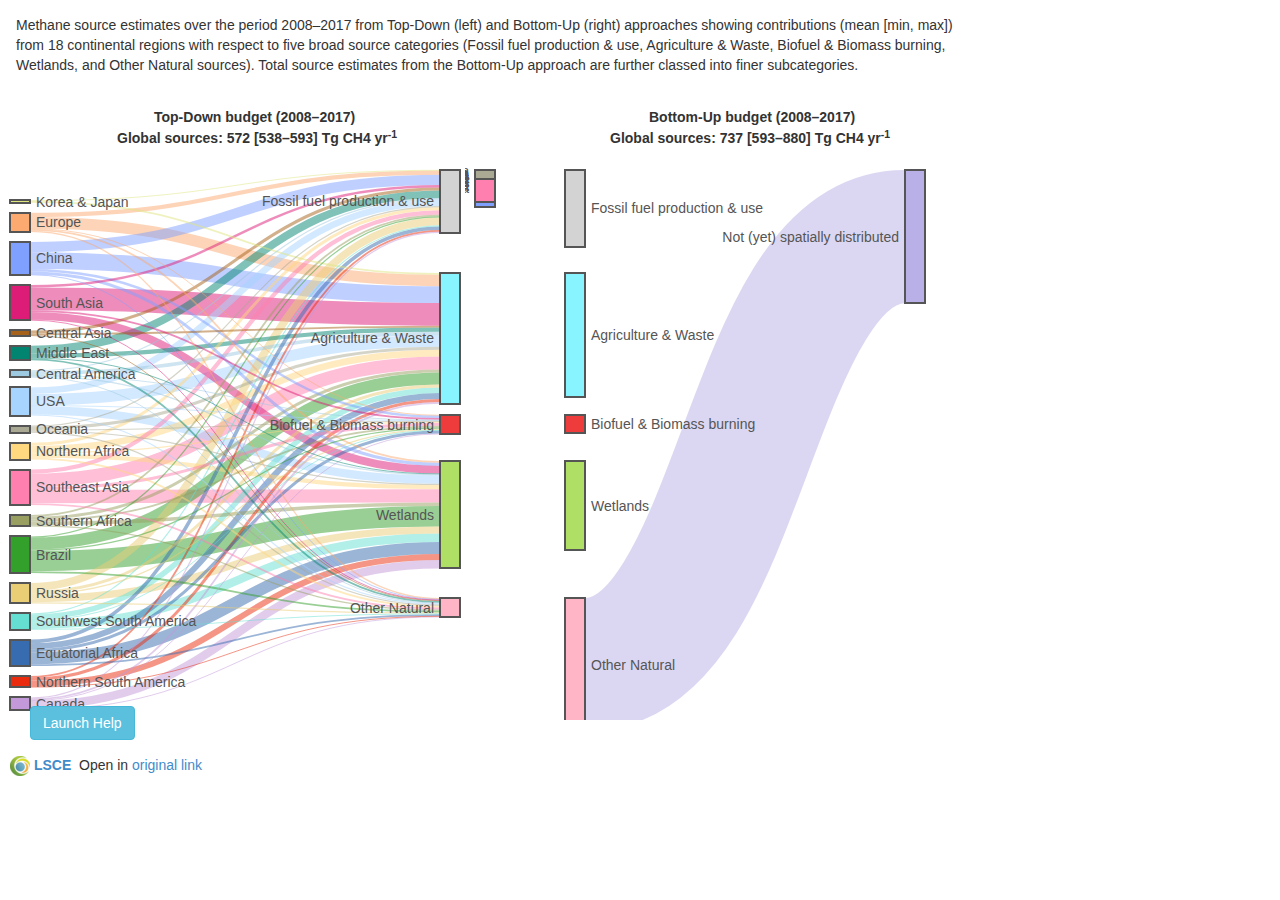
==== commit 95acfbaa: "mv js files to folders" ====
--- a/index.html
+++ b/index.html
@@ -45,12 +45,12 @@
         <button id="buttonHelp" class="btn btn-info" type="button">Launch Help</button>
       </div>
 
-      <script src="lib/d3.v3.min.js"></script>
-      <script src="lib/jquery-1.10.2.min.js"></script>
+      <script type="text/javascript" src="lib/d3.v3.min.js"></script>
+      <script type="text/javascript" src="lib/jquery-1.10.2.min.js"></script>
       <script type="text/javascript" src="lib/jquery.class.js"></script>
-      <script src="lib/bootstrap.min.js"></script>      
+      <script type="text/javascript" src="lib/bootstrap.min.js"></script>      
       <script type="text/javascript" src="lib/Help.js"></script>      
-      <script type="text/javascript" src="sankey.js"></script>
-      <script type="text/javascript" src="index.js"></script>
+      <script type="text/javascript" src="lib/sankey.js"></script>
+      <script type="text/javascript" src="src/index.js"></script>
 </body>
 </html>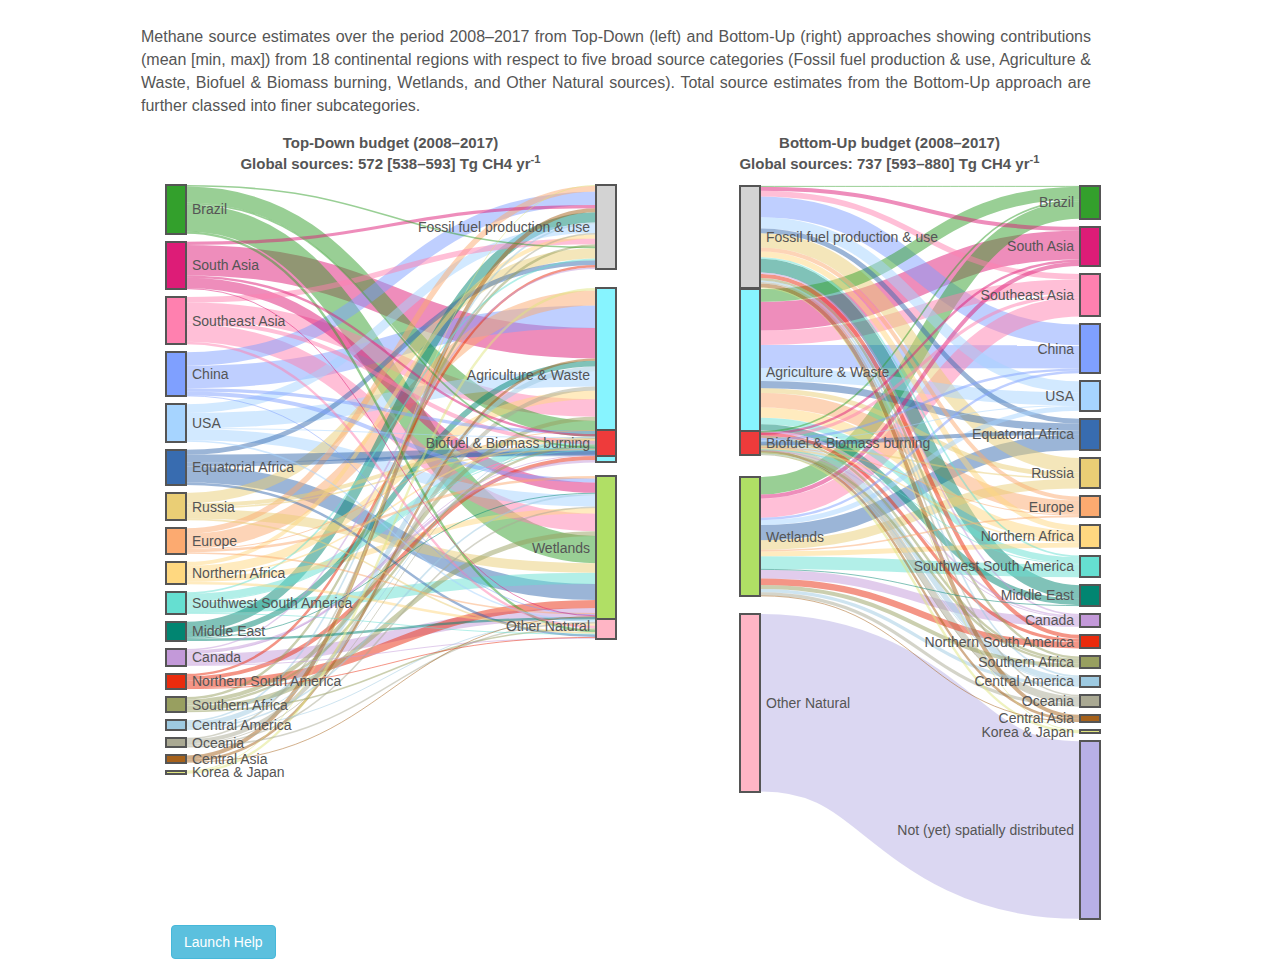
==== commit 0f3eaaa0: "WIP display: sankeys drawn in col-6 columns" ====
--- a/index.html
+++ b/index.html
@@ -3,7 +3,7 @@
   <head>
       <meta charset="utf-8">
       <title id="titletag"></title>
-      <link rel="stylesheet" href="style.css" type="text/css">
+      <link rel="stylesheet" href="src/style.css" type="text/css">
       <!--bootstrap 3.0.2 -->
       <link href="lib/bootstrap.css" rel="stylesheet">
       <link href="sticky-footer-navbar.css" rel="stylesheet">
@@ -13,10 +13,11 @@
 <title>Methane Budget</title>
 
 <body>
-
+  <div class="container">
     <!-- Begin page content -->
-
+    <div class="row">
       <div id="infotext"></div>
+    </div>
 
       <!-- http://foundation.zurb.com/forum/posts/990-determine-screen-size-media-query-using-javascript -->
       <div id="breakpoints"> 
@@ -25,24 +26,23 @@
         <div class="breakpoint-large" data-size="large"></div>
       </div>
 
-      <p id="chart_TD">
-        <div id="title_TD">Top-Down budget (2008&ndash;2017)</div>
-        <div id="subtitle_TD">Global sources: 572 [538&ndash;593] Tg CH4 yr<sup>-1</sup></div>
-      </p>
-      <p><div id="div_logo">
-        <a target="_blank" href="http://www.lsce.ipsl.fr/en"><img src="img/LSCE_Icon.png" title="Climate and Environment Sciences Laboratory"/></a> <a target="_blank" href="http://www.lsce.ipsl.fr/en"><span title="Climate and Environment Sciences Laboratory" style="font-weight:bold;">LSCE</span></a>&nbsp; <span style="font-weight:normal;">Open in
-        <a target="_blank" href="http://lsce-datavisgroup.github.io/MethaneBudget/">original link</a></span>
-      </div></p>
-
-      <p id="chart_BU">
-       <div id="title_BU">Bottom-Up budget (2008&ndash;2017)</div>
-       <div id="subtitle_BU">Global sources: 737 [593&ndash;880] Tg CH4 yr<sup>-1</sup></div>
-     </p>
+      <div class="row">
+        <div class="col-md-6" id="chart_TD">
+          <div id="title_TD" class="title">Top-Down budget (2008&ndash;2017)</div>
+          <div id="subtitle_TD" class="title">Global sources: 572 [538&ndash;593] Tg CH4 yr<sup>-1</sup></div>         
+        </div>
+        <div class="col-md-6" id="chart_BU">
+          <div id="title_BU" class="title">Bottom-Up budget (2008&ndash;2017)</div>
+          <div id="subtitle_BU" class="title">Global sources: 737 [593&ndash;880] Tg CH4 yr<sup>-1</sup></div>
+        </div>
+   </div>
 
      <div id="info_agree"></div>
 
-      <div class="navbar-header">
-        <button id="buttonHelp" class="btn btn-info" type="button">Launch Help</button>
+      <div class="row">
+        <div class="navbar-header">
+          <button id="buttonHelp" class="btn btn-info" type="button">Launch Help</button>
+        </div>
       </div>
 
       <script type="text/javascript" src="lib/d3.v3.min.js"></script>
@@ -52,5 +52,6 @@
       <script type="text/javascript" src="lib/Help.js"></script>      
       <script type="text/javascript" src="lib/sankey.js"></script>
       <script type="text/javascript" src="src/index.js"></script>
+    </div><!-- /.container -->
 </body>
 </html>--- a/src/style.css
+++ b/src/style.css
@@ -0,0 +1,179 @@
+body {
+  padding-top: 10px;
+  font-size: 16px;
+  color: #555;
+}
+
+text, .container {
+  font-family: "Ubuntu", sans-serif;
+  width: 1000px !important;
+}
+
+.container {
+  position: relative;
+  margin-right: auto;
+  margin-left: auto;
+  padding-right: 15px;
+  padding-left: 15px;
+  border: 1px solid #fff;
+}
+
+.node rect {
+  fill-opacity: 1.0;
+  shape-rendering: crispEdges;
+}
+
+.node text {
+  pointer-events: none;
+  fill: #555;
+}
+
+.link {
+  fill: none;
+  stroke: #000;
+  stroke-opacity: .5;
+}
+
+.link:hover {
+  stroke-opacity: 1.0 !important;
+}
+
+div.tooltip {
+  position: absolute;
+  padding: 5px;
+  text-align: left;
+  font: 12px sans-serif;
+  color: #000;
+  background: #AAA;
+  border-style: solid;
+  border-width: 2px;
+  border-color: #000;
+  border-radius: 8px;
+}
+
+.nytg-sort li.selected {
+  background: none repeat scroll 0 0 #e9e9e9;
+  border-color: #aaa;
+  box-shadow: 0 0 4px rgba(0, 0, 0, 0.2) inset;
+  color: #555;
+}
+
+.nytg-sort li.enabled {    
+  border-color: #808080;
+  color: #595959;
+}  
+
+ul {
+  list-style: outside none none;
+  margin-top: 80px;
+}
+
+ .nytg-sort li {
+  background: none repeat scroll 0 0 #f9f9f9;
+  border-bottom: 1px solid #ccc;
+  border-left: 1px solid #ccc;
+  border-right: 1px solid #ccc;
+  border-top: 1px solid #ccc;
+  color: #999;
+  cursor: pointer;
+  float: left;
+  font-size: 14px;
+  margin: 0;
+  padding: 10px 18px;
+  border-radius: 4px 4px 4px 4px;
+}
+
+#infotext {
+  position: relative;
+  top: 15px;
+  width: 950px;
+  text-align: justify;
+  font-size: 16px;
+  color: #555;
+}
+
+.title {
+  font-size: 16px;
+  color: #555;
+  font-weight: bold;
+  text-align: center;
+  font-size: 15px;
+}
+#title_TD {
+  position: relative;
+  top: 30px;
+  left: 0px;
+  text-align: center;
+}
+
+#subtitle_TD {
+  position: relative;
+  top: 29px;
+  left: 0px;
+  text-align: center;
+}
+
+#title_BU {
+  position: relative;
+  top: 30px;
+  left: 0px;
+  font-weight: bold;
+  text-align: center;
+}
+
+#subtitle_BU {
+  position: relative;
+  top: 29px;
+  left: 0px;
+  font-weight: bold;
+  text-align: center;
+}
+table, th, td {
+  border: none;
+  border-collapse: collapse;
+  width: 1*, 1*, 2*;
+}
+th, td {
+  padding: 2px;
+  text-align: left;
+}
+
+#breakpoints {
+  height:0px;
+
+  div {
+      width:1px;
+      height:0px;
+      visibility:hidden;
+
+      &.breakpoint-small {
+          display:block;
+      }
+      &.breakpoint-medium,
+      &.breakpoint-large {
+          display:none;
+      }
+  }
+}
+
+#div_logo {
+position: relative;
+top: -30px;
+left: 10px;
+font-size: 14px;
+font-weight: bold;
+width: 300px;
+}
+
+#buttonHelp {
+margin: 0px 0 0 30px;
+position: absolute;
+z-index: 200;
+}
+
+#info_agree {
+  position: relative;
+  top: -600px;
+  left: 490px;
+  text-align: justify;
+}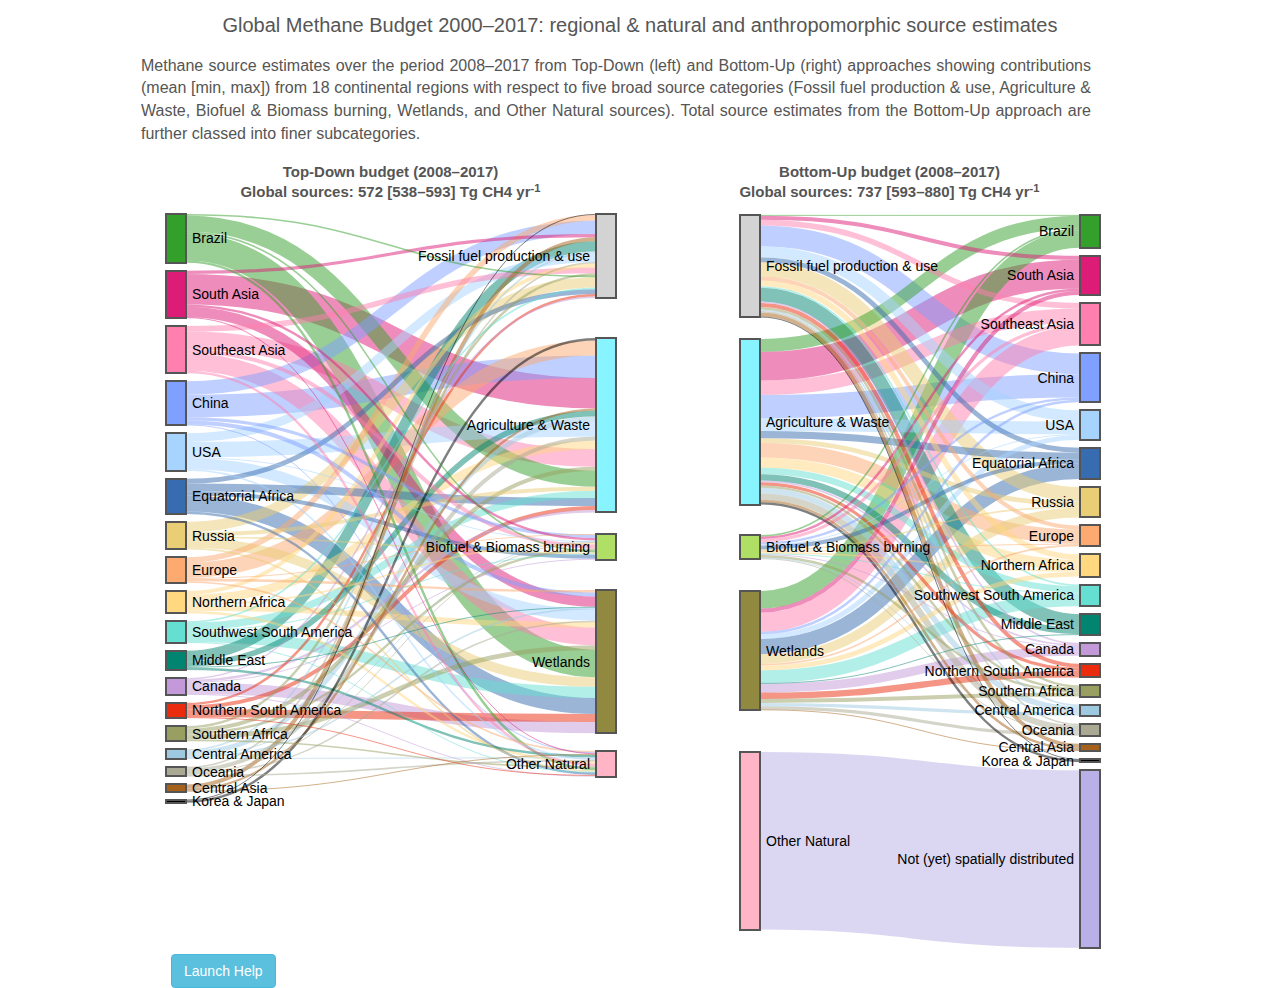
==== commit 51707c4b: "title added" ====
--- a/index.html
+++ b/index.html
@@ -15,6 +15,7 @@
 <body>
   <div class="container">
     <!-- Begin page content -->
+    <div class="col-md-12 headings">Global Methane Budget 2000&ndash;2017: regional & natural and anthropomorphic source estimates </div>
     <div class="row">
       <div id="infotext"></div>
     </div>
--- a/src/style.css
+++ b/src/style.css
@@ -18,6 +18,13 @@
   border: 1px solid #fff;
 }
 
+.headings {
+  font-size: 20px;
+  padding-left: 0px;
+  color: #565656;
+  text-align: center;
+}
+
 .node rect {
   fill-opacity: 1.0;
   shape-rendering: crispEdges;
@@ -25,7 +32,7 @@
 
 .node text {
   pointer-events: none;
-  fill: #555;
+  fill: #000;
 }
 
 .link {
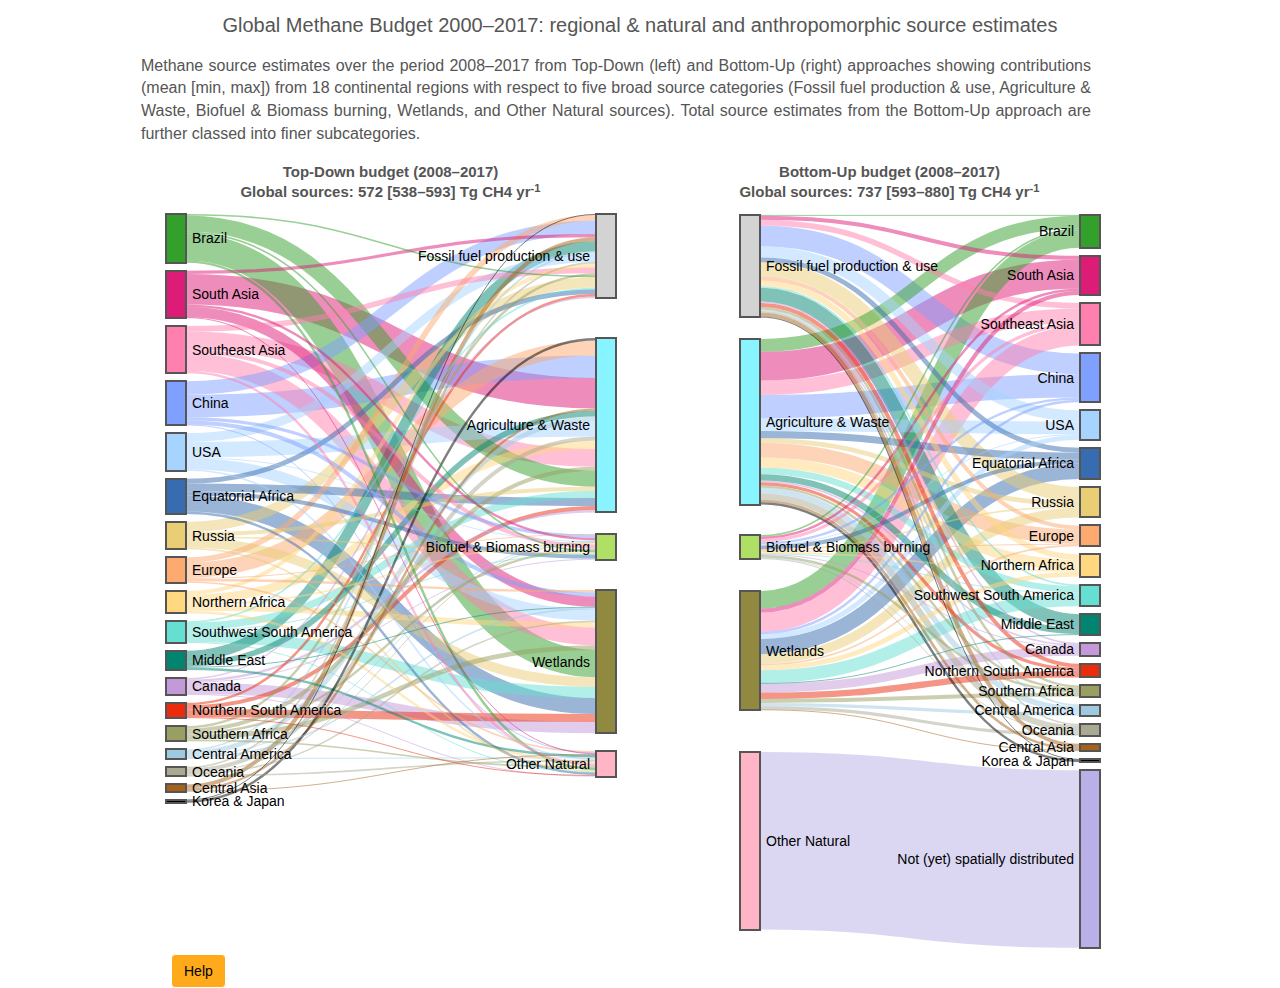
==== commit 803bd560: "help button colour consistent with other pages in GCA" ====
--- a/index.html
+++ b/index.html
@@ -42,7 +42,7 @@
 
       <div class="row">
         <div class="navbar-header">
-          <button id="buttonHelp" class="btn btn-info" type="button">Launch Help</button>
+          <button id="helpButton" class="btn btn-info" type="button">Help</button>
         </div>
       </div>
 
--- a/src/style.css
+++ b/src/style.css
@@ -172,15 +172,27 @@
 width: 300px;
 }
 
-#buttonHelp {
-margin: 0px 0 0 30px;
-position: absolute;
-z-index: 200;
-}
+
 
 #info_agree {
   position: relative;
   top: -600px;
   left: 490px;
   text-align: justify;
-}+}
+
+#helpButton {
+  position: absolute;
+  margin: 0px 0 0 30px;
+/*  left: 15px;
+  top: 4px;*/
+  background-color: #ffaa1b;
+  border-color: #fff;
+  color: #000;
+  z-index: 200;
+}
+/*#buttonHelp {
+  margin: 0px 0 0 30px;
+  position: absolute;
+  z-index: 200;
+}*/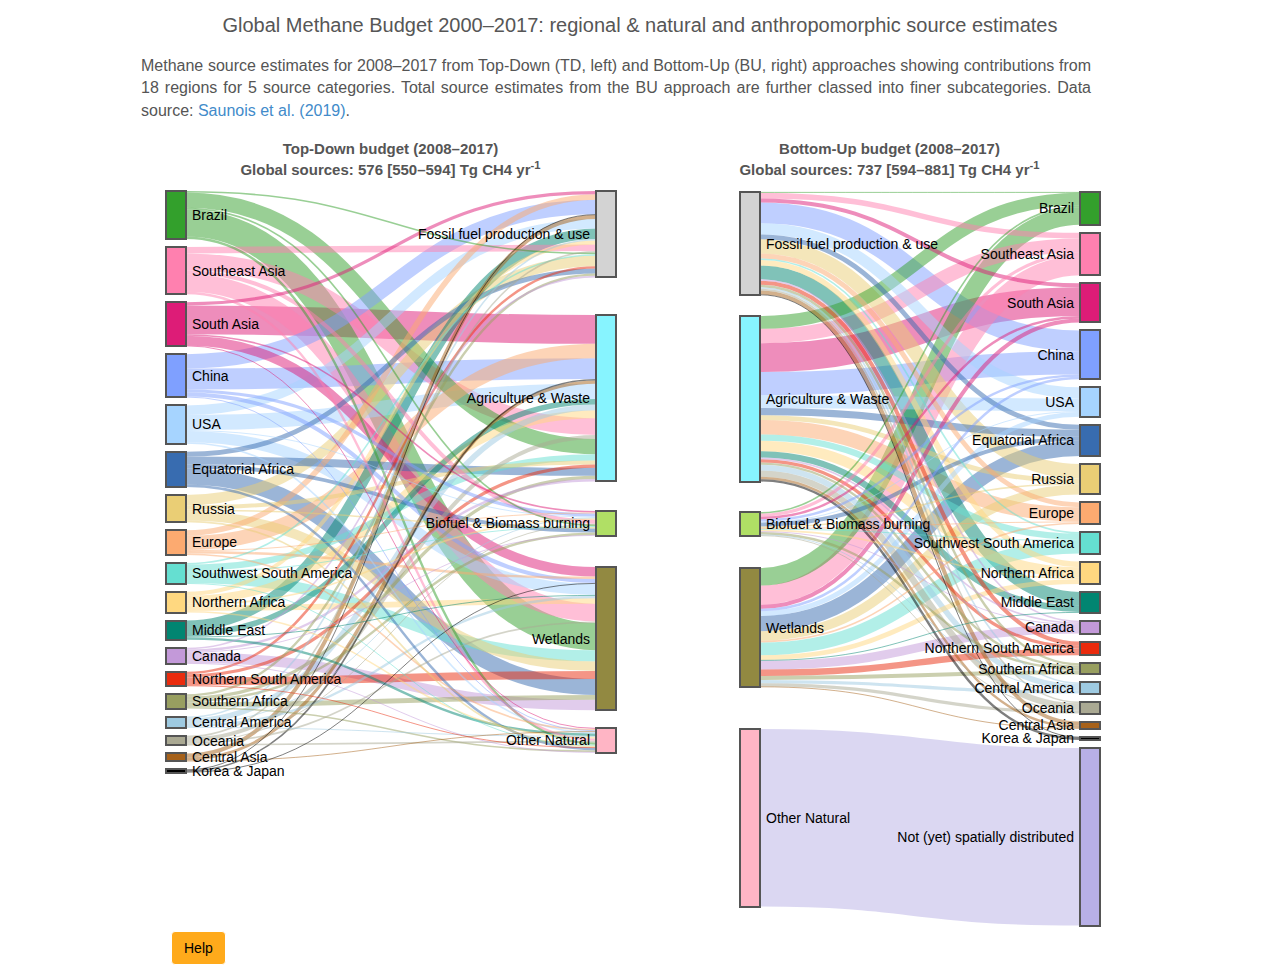
==== commit 72253b41: "updated data files 2mai added" ====
--- a/index.html
+++ b/index.html
@@ -30,11 +30,11 @@
       <div class="row">
         <div class="col-md-6" id="chart_TD">
           <div id="title_TD" class="title">Top-Down budget (2008&ndash;2017)</div>
-          <div id="subtitle_TD" class="title">Global sources: 572 [538&ndash;593] Tg CH4 yr<sup>-1</sup></div>         
+          <div id="subtitle_TD" class="title">Global sources: 576 [550&ndash;594] Tg CH4 yr<sup>-1</sup></div>         
         </div>
         <div class="col-md-6" id="chart_BU">
           <div id="title_BU" class="title">Bottom-Up budget (2008&ndash;2017)</div>
-          <div id="subtitle_BU" class="title">Global sources: 737 [593&ndash;880] Tg CH4 yr<sup>-1</sup></div>
+          <div id="subtitle_BU" class="title">Global sources: 737 [594&ndash;881] Tg CH4 yr<sup>-1</sup></div>
         </div>
    </div>
 
